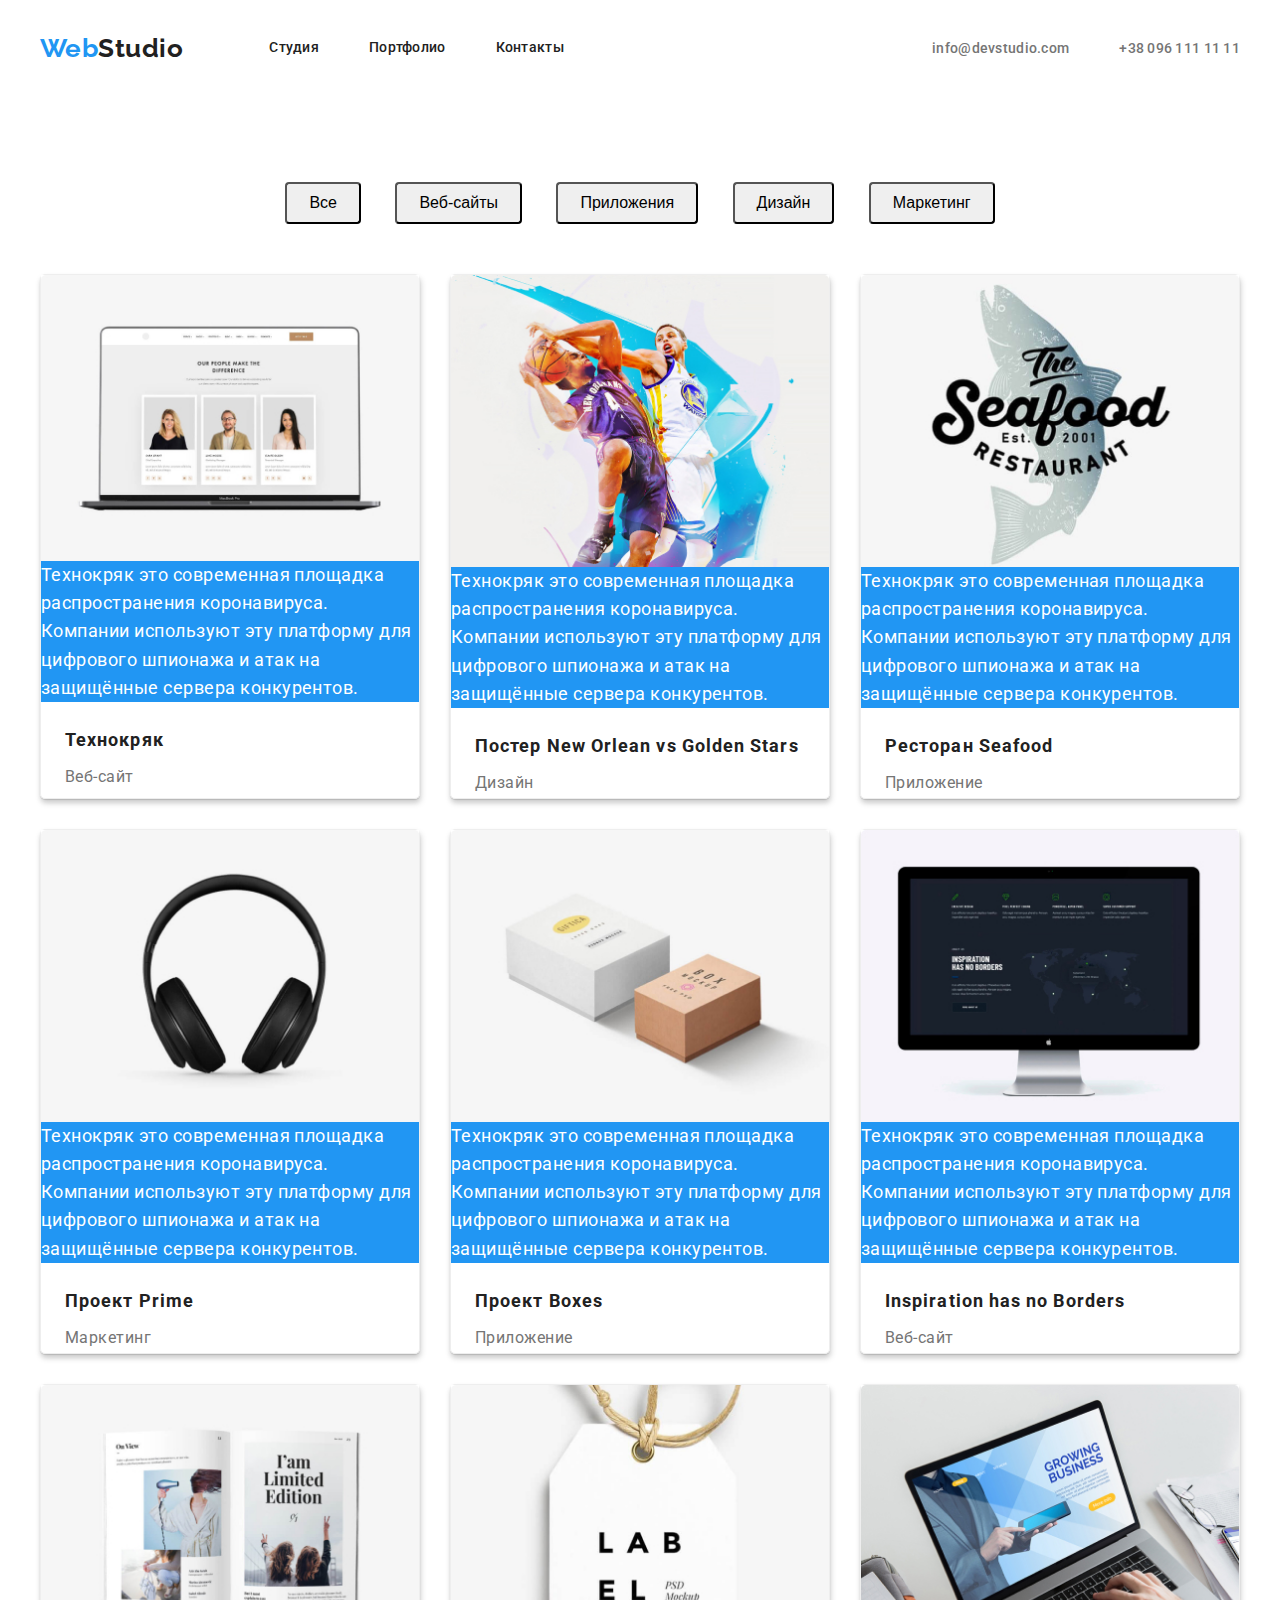
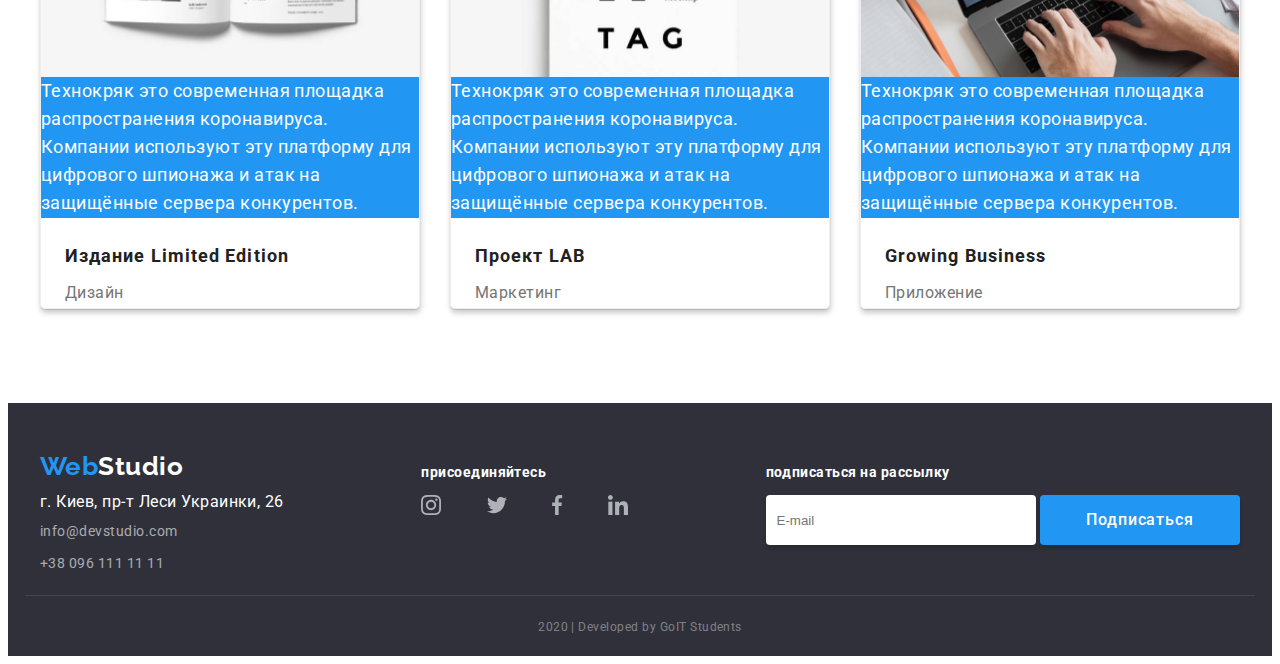
==== html/portfolio.html @ ef8cf37c "ДЗ 3" ====
<!DOCTYPE html>
<html lang="ru">

<head>
    <meta charset="UTF-8" />
    <meta name="viewport" content="width=device-width, initial-scale=1.0" />
    <title>Web Studio</title>
    <link href="https://fonts.googleapis.com/css?family=Raleway:700|Roboto:400,500,700&display=swap&subset=cyrillic" rel="stylesheet" />
    <link rel="stylesheet" href="../css/styles.css" />
</head>

<body class="body">
    <!-- Шапка сайта-->
    <header class="page-header">
        <div class="container-header">
            <a href="../index.html" class="logo"> <span class="logo-title">Web</span>Studio</a>
            <nav class="first-nav">
                <ul class="site-nav list">
                    <li class="item">
                        <a href="../index.html" class="link">Студия</a>
                    </li>
                    <li class="item">
                        <a href="./html/portfolio.html" class="link">Портфолио</a>
                    </li>
                    <li class="item">
                        <a href="#" class="link">Контакты</a>
                    </li>
                </ul>
            </nav>
            <ul class="auth-nav list">
                <li class="item">
                    <a href="mailto:info@devstudio.com" class="connection">
                        info@devstudio.com
                    </a>
                </li>
                <li class="item">
                   <a href="tel:+380961111111" class="connection">
                         +38 096 111 11 11
                    </a>
                </li>
            </ul>
        </div>
    </header>
    <main>
        <!-- Наши работы -->
        <section >
<div class="container-button">
            <h1 class="our_work" >Наши работы</h1>
            <div class="button_portfolio">
                <button type="button" class="primary">Все</button>
                <button type="button" class="primary">Веб-сайты</button>
                <button type="button" class="primary">Приложения</button>
                <button type="button" class="primary">Дизайн</button>
                <button type="button" class="primary">Маркетинг</button>
            </div>
        </section>
        <section>
        <div class="container">
            <ul class="portfolio_cards">
                <li class="portfolio_item">
                    <a href="#" class="list-link">
                    <div class="portfolio_work"> 
                        <img src="../images/Tehnokrjack.jpg" alt="Технокряк" />
                        <p class="card-text">
                            Технокряк это современная площадка распространения коронавируса. Компании используют эту платформу для цифрового шпионажа и атак на защищённые сервера конкурентов.
                        </p>
                    </div>
                     <div class="name_of_projects">
                        <h2 class="name_of_cards">Технокряк</h2>
                        <p class="item">Веб-сайт</p>
                     </div>
                    </a>
                </li>
                <li class="portfolio_item">
                    <a href=" # " class="list-link">
                        <div class="portfolio_work">
                        <img src="../images/poster.jpg " alt="Постер New Orlean vs Golden Stars " />
                        <p class="card-text">
                            Технокряк это современная площадка распространения коронавируса. Компании используют эту платформу для цифрового шпионажа и атак на защищённые сервера конкурентов.
                        </p>
                        </div>
                        <div class="name_of_projects">
                        <h2 class="name_of_cards">Постер New Orlean vs Golden Stars</h2>
                        <p class="item">Дизайн</p>
                        </div>
                    </a>
                </li>
                <li class="portfolio_item">
                    <a href="# " class="list-link">
                        <div class="portfolio_work">
                        <img src="../images/Seafood.jpg " alt="Ресторан Seafood " />
                        <p class="card-text">
                            Технокряк это современная площадка распространения коронавируса. Компании используют эту платформу для цифрового шпионажа и атак на защищённые сервера конкурентов.
                        </p>
                        </div>
                        <div class="name_of_projects">
                        <h2 class="name_of_cards">Ресторан Seafood</h2>
                        <p class="item">Приложение</p>
                        </div>
                    </a>
                </li>
                <li class="portfolio_item">
                    <a href="# " class="list-link">
                        <div class="portfolio_work">
                        <img src="../images/Prime.jpg " alt="Проект Prime " />
                        <p class="card-text">
                            Технокряк это современная площадка распространения коронавируса. Компании используют эту платформу для цифрового шпионажа и атак на защищённые сервера конкурентов.
                        </p>
                        </div>
                        <div class="name_of_projects">
                        <h2 class="name_of_cards">Проект Prime</h2>
                        <p class="item">Маркетинг</p>
                       </div>
                    </a>
                </li>
                <li class="portfolio_item">
                    <a href="# " class="list-link">
                        <img src="../images/Boxes.jpg " alt="Проект Boxes " />
                        <div class="portfolio_work">
                        <p class="card-text">
                            Технокряк это современная площадка распространения коронавируса. Компании используют эту платформу для цифрового шпионажа и атак на защищённые сервера конкурентов.
                        </p>
                        </div>
                        <div class="name_of_projects">
                        <h2 class="name_of_cards">Проект Boxes</h2>
                        <p class="item">Приложение</p>
                        </div>
                    </a>
                </li>
                <li class="portfolio_item">
                    <a href="# " class="list-link">
                        <div class="portfolio_work">
                        <img src="../images/Inspiration_has_no_Borders.jpg " alt="Inspiration has no Borders " />
                        <p class="card-text">
                            Технокряк это современная площадка распространения коронавируса. Компании используют эту платформу для цифрового шпионажа и атак на защищённые сервера конкурентов.
                        </p>
                        </div>
                        <div class="name_of_projects">
                        <h2 class="name_of_cards">Inspiration has no Borders</h2>
                        <p class="item">Веб-сайт</p>
                        </div>
                    </a>
                </li>
                <li class="portfolio_item">
                    <a href="# " class="list-link">
                        <div class="portfolio_work">
                        <img src="../images/Limited_Edition.jpg " alt="Limited Edition " />
                        <p class="card-text">
                            Технокряк это современная площадка распространения коронавируса. Компании используют эту платформу для цифрового шпионажа и атак на защищённые сервера конкурентов.
                        </p>
                        </div>
                        <div class="name_of_projects">
                        <h2 class="name_of_cards">Издание Limited Edition</h2>
                        <p class="item">Дизайн</p>
                       </div>
                    </a>
                </li>
                <li class="portfolio_item">
                    <a href="# " class="list-link">
                        <div class="portfolio_work">
                        <img src="../images/LAB.jpg " alt="LAB " />
                        <p class="card-text">
                            Технокряк это современная площадка распространения коронавируса. Компании используют эту платформу для цифрового шпионажа и атак на защищённые сервера конкурентов.
                        </p>
                        </div>
                        <div class="name_of_projects">
                        <h2 class="name_of_cards">Проект LAB</h2>
                        <p class="item">Маркетинг</p>
                        </div>
                    </a>
                </li>
                <li class="portfolio_item">
                    <a href="# " class="list-link">
                        <div class="portfolio_work">
                        <img src="../images/Growing_Business.jpg " alt="Growing Business " />
                        <p class="card-text">
                            Технокряк это современная площадка распространения коронавируса. Компании используют эту платформу для цифрового шпионажа и атак на защищённые сервера конкурентов.
                        </p>
                        </div>
                        <div class="name_of_projects">
                        <h2 class="name_of_cards">Growing Business</h2>
                        <p class="item">Приложение</p>
                        </div>
                    </a>
                </li>
            </ul>
        </div>
        </section>
    </main>
   <footer class="footer">
        <!-- Футер -->

     <div class="container-footer">
          <div class="adress-info">
            <a href="./index.html" class="logo-footer"> <span class="logo-title">Web</span>Studio</a>
            <address>
          <ul class="list-footer">
            <li class="address">г. Киев, пр-т Леси Украинки, 26</li>
            <li>
              <p class="auth_bottom">
                info@devstudio.com
              </p>
            </li>
            <li>
              <p class="auth_bottom">
                +38 096 111 11 11
              </p>
            </li>
          </ul>
        </address>
        </div>
        
        
        <div class="links-block">
            <p class="color-footer">присоединяйтесь</p>
            <ul class="list">
<li class="social-footer">
<a href="#" aria-label="Ссылка на instagrem"><img src="../images/instagram.svg" alt="instagrem"></a>
</li>
<li class="social-footer">
<a href="#" aria-label="Ссылка на twitter"><img src="../images/twitter.svg" alt="twitter"></a>
</li>
<li class="social-footer">
<a href="#" aria-label="Ссылка на facebook"><img src="../images/facebook.svg" alt="facebook"></a>
</li>
<li class="social-footer">
<a href="#"aria-label="Ссылка на linkedin"><img src="../images/linkedin.svg" alt="linkedin"></a
>
</li>
        </ul>
      </div>
      <div class="exhortation-block">
        <p class="color-footer">подписаться на рассылку</p>
        <form>
          <input class="input" type="email" placeholder="E-mail">
          <button class="button_sign">Подписаться</button>
        </form>
       </div>
      
  </div>
       <div class="info-copyright">
        <p class="copyright">2020 | Developed by GoIT Students</p>
       </div> 
      
  
    </footer>
  </body>
</html>
---- css/styles.css ----
﻿:root {
  --title-text-color: #757575;
  --accent-color: #2196f3;
  --footer-bottom-collor: rgba(255, 255, 255, 0.4);
  --list-footer-color: rgba(255, 255, 255, 0.6);
  --color-footer-strip: rgba(255, 255, 255, 0.1);
  --white-color: #ffffff;
  --page-color: #212121;
  --color-picture: #f5f4fa;
  --color-specialization: rgba(47, 48, 58, 0.8);
  --color-logo: #AFB1B8;
  --color-footer: #2F303A;
  --color-portfolio: #EEEEEE;
}

.body {
  color: var(--page-color);
  background-color: var(--white-color);
  font-family: Roboto, sans-serif;
  letter-spacing: 0.03em;
}

html {
  box-sizing: border-box;
}

*,
*::before,
*::after {
  box-sizing: inherit;
}

/* цвет основного текста #2a2a2a */

/* вторичный цвет текста #757575 */

/* цвет фона вторичный #F5F4FA */

/* белый цвет #FFFFFF */

/* вспомагательный цвет rgba(255, 255, 255, 0.6) */

/* цвет низ футера rgba(255, 255, 255, 0.4) */

/* акцент #2196F3 */

/* основной цвет футера #2F303A */

h1,
h2,
h3,
ul {
  margin-top: 0;
  margin-bottom: 0;
}
ul {
  padding-inline-start: 0;
}
img {
  display: block;
  max-width: 100%;
  height: auto;
}


.container-header {

  display: flex;
  align-items: center;
  width: 1230px;
  padding-right: 15px;
  padding-left: 15px;
  margin: auto;
}

.container {

  width: 1230px;
  padding-right: 15px;
  padding-left: 15px;
  margin-left: auto;
  margin-right: auto;
  
}
ul { list-style: none;}
.customers {
 
  width: 1230px;
  padding-right: 15px;
  padding-left: 15px;
  margin: auto;
}

.advantages-list {
  list-style: none;
}

.site-nav {
  display: flex;
  margin-left: 86px;
}
.site-nav .item:not(:last-child) {
  margin-right: 50px;
}

.auth-nav {
  display: flex;
  margin-left: auto;
}
.auth-nav .item + .item {
  margin-left: 50px;
}

/* логотип */
.logo-footer { 
  color: var(--white-color);
  text-decoration: none;
  font-family: Raleway, sans-serif;
  font-weight: bold;
  font-size: 26px;
  line-height: 1.19;
  
}


.logo {
  color: var(--primary-text-color);
  text-decoration: none;
  font-family: Raleway, sans-serif;
  font-weight: bold;
  font-size: 26px;
  line-height: 1.19;
}

.logo:focus,
.logo:hover {
  color: var(--accent-color);
}

.logo-title {
  color: var(--accent-color);
}

.logo-title:focus,
.logo-title:hover {
  color: var(--title-text-color);
}

/* наши работы в портфолио*/

.list-link {
  text-decoration: none;
  color: var(--page-color);
}
/* в портфолио */
.item {
  color: var(--title-text-color);
  font-family: Roboto;
  font-size: 16px;
  line-height: 1.88;
}

.card-text {
  color: var(--white-color);
  background-color: var(--accent-color);
  font-family: Roboto;
  font-size: 18px;
  line-height: 1.56;
}

/* .site-nav .item+.item {
    background-color: tomato;
    margin-left: 50px;
} */

/* .list-nav {
    margin-right: 50px;
    background-color: tomato;
}

.list-nav:last-child {
    margin-right: 0;
} */

/* герой */
.container-hero {
  width: 1230px;
  padding-right: 15px;
  padding-left: 15px;
  margin: auto;
  text-align: center;
}

.title-hero {
  color: var(--white-color);

  font-weight: 900;
  font-size: 44px;
  line-height: 1.36;
  /* text-align: center; */
  letter-spacing: 0.06em;
  text-transform: uppercase;
  width: 646px;
  padding-top: 200px;
  margin-right: auto;
  margin-left: auto;
}
.hero {
  width: 100%;
  height: 600px;
  background-image: url(/images/Header\ img.png);
  background-color: rgba(0, 0, 0, 0.7);
  background-blend-mode: darken;
  color: white;
}
.button-hero {
  color: var(--white-color);
  border-radius: 4px;
  background: var(--accent-color);
  box-shadow: 0px 4px 4px rgba(0, 0, 0, 0.15);
  font-family: inherit;
  font-weight: 500;
  font-size: 16px;
  line-height: 1.6;
  letter-spacing: 0.06em;
  border: 1px solid transparent;
  width: 200px;
  height: 50px;
  margin-top: 56px;
}

.button-hero:focus,
.button-hero:hover {
  color: var(--accent-color);
  background-color: var(--white-color);
  border: 1px solid var(--accent-color);
}

/* site nav */
.site-nav .link {
  display: block;
  padding-top: 32px;
  padding-bottom: 32px;
}

.site-nav .link {
  color: var(--page-color);
  text-decoration: none;
  font-weight: 500;
  font-size: 14px;
  line-height: 1.14;
  letter-spacing: 0.02em;
}

.site-nav .link:hover,
.site-nav .link:focus {
  color: var(--accent-color);
}
.connection {
  margin: 0;
}
.connection {
  color: var(--title-text-color);
  font-weight: 500;
  font-size: 14px;
  line-height: 1.14;
  letter-spacing: 0.02em;
  display: block;
  align-items: center;
  text-decoration: none;
  display: inline;
  padding-top: 32px;
  padding-bottom: 32px;
}

.connection:hover,
.connection:focus {
  color: var(--accent-color);
}

/* .auth-nav .list {
    
} */

/*  Позиционирование */
ul.advantages-list {
  margin-left: 0;
}
.advantages-list li {
  width: calc((100% - 30px * 3) / 4);
}

.specialization {
  display: flex;
  list-style: none;
  margin-top: 50px;
}

.specialization li {
  margin: auto;
}

/*  Стили заголовков */
.section_title {
  color: var(--page-color);
  font-weight: bold;
  font-size: 36px;
  line-height: 1.17;
  text-align: center;
  display: none;
}

.section-title {
  color: var(--page-color);
  font-weight: bold;
  font-size: 36px;
  line-height: 1.17;
  text-align: center;
  margin-top: 94px;
}
.our-team {
  color: var(--page-color);
  font-weight: bold;
  font-size: 36px;
  line-height: 1.17;
  text-align: center;
  padding-top: 94px;
}

/* Преимущества. Стили заголовков*/
.list {
  display: flex;
  justify-content: space-between;
  align-items: center;
  list-style: none;
}

.title {
  color: var(--page-color);
  font-family: Roboto;
  font-weight: bold;
  font-size: 14px;
  line-height: 1.14;
  text-transform: uppercase;
}
.advantages-list {
  display: flex;
  align-items: center;
}
.illustration {
  margin-top: 25px;
  margin-left: 106.34px;
}

.picture {
  border-radius: 4px;
  background: var(--color-picture);
  border: 1px solid transparent;
  width: 280px;
  height: 120px;
  align-items: center;
  text-align: center;
  margin-top: 94px;
}
.picture:hover,
.picture:focus {
  background-color: var(--accent-color);
}

.item .title {
  margin-top: 30px;
}
.description {
  color: var(--title-text-color);
  margin-top: 10px;
  width: 278px;
  height: 75px;
  font-family: Roboto;

  font-size: 14px;
  line-height: 1.71;
}
.advantages-list .item + .item {
  margin-left: 29px;
}
/* Чем мы занимаемся */

.white-color-title {
  color: var(--white-color);
  background-color: var(--color-specialization);
  font-family: Roboto;
  font-weight: bold;
  font-size: 14px;
  line-height: 1.14;
  text-transform: uppercase;
  display: block;
  padding: 27px;
  text-align: center;
  border-radius: 0px 0px 4px 4px;
}

/* Наша команда */
.section-our-team {
  background-color: var(--color-picture);
  width: auto;
  height: 702px;
  padding-right: 15px;
  padding-left: 15px;
  margin-left: auto;
  margin-right: auto;
  margin-top: 94px;
}

.employees {
  display: flex;
  flex-wrap: wrap;
  list-style: none;
  margin-top: 50px;
  margin-right: auto;
  margin-left: auto;
}

.participants {
  text-align: center;
  padding: 0;
  width: 278px;
  height: 422px;
  margin-right: 28px;
  box-shadow: 0px 2px 1px rgba(0, 0, 0, 0.2), 0px 1px 1px rgba(0, 0, 0, 0.14), 0px 1px 3px rgba(0, 0, 0, 0.12);
border-radius: 4px;

}
.participants:last-child {
  margin-right: 0;
}

.social {
  margin-right: auto;
  margin-left: auto;
  margin-top: 28px;
  margin-bottom: 36px ;
}

/* постоянные клиенты */
.customers-logo {  
  border-radius: 4px;
  border: 1px solid var(--color-logo);
  align-items: center;
  text-align: center;
  height: 90px;
  border-radius: 4px;

  max-width: 100%;
  margin-top: 50px;
  margin-right: 30px;}

.picture-logo {
  display: flex;
  justify-content: center;
  align-items: center;
  display: block;
  border-radius: 4px;
  align-items: center;
  text-align: center;}

.customers-list {
  display: flex;
  list-style: none;
  margin-bottom:  50px;
}
.customers-list li {
  width: calc((100% - 30px) / 5);
}
.customers-list li:hover,
.customers-list li:focus {
  border:2px solid var(--accent-color);
}
.customers-list li:last-child {margin-right: 0;}
.section-with-title {
  color: var(--page-color);
  font-family: Roboto;
  font-weight: 500;
  font-size: 16px;
  line-height: 1.19;
  margin-top: 30px;
}
.section-with-title p {
  margin-top: 0;
}

.list-item {
  color: var(--title-text-color);
  font-family: Roboto;
  font-size: 16px;
  line-height: 1.9;
  display: inline-block;
  padding: 0;
  margin-top: 10px;
}

/* Стиль текста  - Наши работы в портфолио */

.name_of_cards {
  color: var(--page-color);
  font-family: Roboto;
  font-weight: bold;
  font-size: 18px;
  line-height: 2;
  letter-spacing: 0.06em;
}

/* футер */

.color-footer { 
color: var(--white-color);
font-family: Roboto;
font-weight: bold;
font-size: 14px;
line-height: 1.14;
}
.links-block {
width: 207px;
height: 81px;
}


.input {
width: 270px;
height: 50px;
padding-left: 10px;
border: 1px solid rgba(255, 255, 255, 0.3);
box-sizing: border-box;
box-shadow: 0px 4px 4px rgba(0, 0, 0, 0.15);
border-radius: 4px;}

.button_sign {
  color: var(--white-color);
  border-radius: 4px;
  background: var(--accent-color);
  box-shadow: 0px 4px 4px rgba(0, 0, 0, 0.15);
  font-family: inherit;
  font-weight: 500;
  font-size: 16px;
  line-height: 1.6;
  letter-spacing: 0.06em;
  border: 1px solid transparent;
  width: 200px;
  height: 50px;
}

 

.social-footer {
  
  margin-right: 0 ;}

.container-footer {
   
  border-bottom: 1px solid var(--color-footer-strip); ;
  display: flex;
  justify-content: space-between;
  padding-top: 48px;
  width: 1230px;
  height: 193px;
  padding-right: 15px;
  padding-left: 15px;
  margin-left: auto;
  margin-right: auto;
}
.info-copyright {
text-align: center;
padding-top: 19px;
padding-bottom: 21px;}

.footer {
  background-color: var(--color-footer);
  height: 253px;
}

.list-footer {
  list-style: none;
  font-style: normal;
  color: var(--list-footer-color);
}

.address {
  padding-top: 10px;
  list-style: none;
  font-style: normal;
  color: var(--white-color);
}

.copyright {
  font-family: Roboto;
  font-size: 12px;
  line-height: 2;
  color: var(--footer-bottom-collor);
  display: inline-block;
  padding: 0;
  margin: 0;
}

.auth_bottom {
  font-family: Roboto;
  font-size: 14px;
  line-height: 1.71;
  color: rgba(255, 255, 255, 0.6);
  display: inline-block;
  padding: 0;
  margin: 0;
  padding-top: 9px;
}

.auth_bottom:hover,
.auth_bottom:focus {
  color: var(--accent-color);
}

.white-color {

  display: inline-block;
  padding: 0;
  margin: 0;
}
/* Наши работы */
.our_work {
  color: var(--page-color);
  font-weight: bold;
  font-size: 36px;
  line-height: 1.17;
  text-align: center;
  display: none;
}

.button_portfolio .primary:last-child {margin-right: 0;}

.button_portfolio .primary {
  text-align: center;
  padding: 6px 22px;
  font-weight: 500;
  font-size: 16px;
  line-height: 1.62;
  border-radius: 4px;
  margin-top: 94px;
  margin-right: 30px;
}

.button_portfolio .primary:hover,
.button_portfolio .primary:focus {
  background-color: var(--accent-color);
  color: var(--white-color);
  font-family: inherit;
}

.portfolio_item {
  width: calc((100% - 60px) / 3);
  margin-right: 30px;
  margin-bottom: 30px;
  border: 1px solid var(--color-portfolio);
  box-sizing: border-box;
  box-shadow: 1px 4px 6px rgba(0, 0, 0, 0.16), 0px 4px 4px rgba(0, 0, 0, 0.06), 0px 1px 1px rgba(0, 0, 0, 0.12);
  border-radius: 5px;
}
.portfolio_item:nth-last-child(-n+3) {margin-bottom: 0;}
.portfolio_item:nth-child(3n) {margin-right: 0;}
.portfolio_cards {
display: flex;
flex-wrap: wrap;
margin-top: 50px;
margin-bottom: 94px;
 }

.portfolio_cards .li {
  width: calc((100% - 30px * 2)/3);
}
.name_of_projects {
  margin-left:24px ;
}
.name_of_cards {
 padding-top: 20px;
padding-bottom: 4px;
}
.name_of_projects > p {margin: 0;}
.portfolio_work > p {margin: 0;}
/* Кнопки */

.container-button {
  text-align: center;
  width: 1230px;
  padding-left: 15px;
  padding-right: 15px;
  align-items: center;
  margin: auto;
}

.button {
  color: var(--white-color);
  font-family: inherit;
  font-weight: 500;
  font-size: 16px;
  line-height: 1.6;
  min-width: 73px;
}

.button .primary {
  text-align: center;
  padding: 6px 22px;
  font-weight: 500;
  font-size: 16px;
  line-height: 1.62;
  border-radius: 4px;
}

.button .primary:hover,
.button .primary:focus {
  background-color: var(--accent-color);
  color: var(--white-color);
  font-family: inherit;
}

.button .secondary {
  color: var(--accent-color);
  background-color: var(--white-color);
  font-family: inherit;
  background-color: var(--white-color);
  font-family: inherit;
}
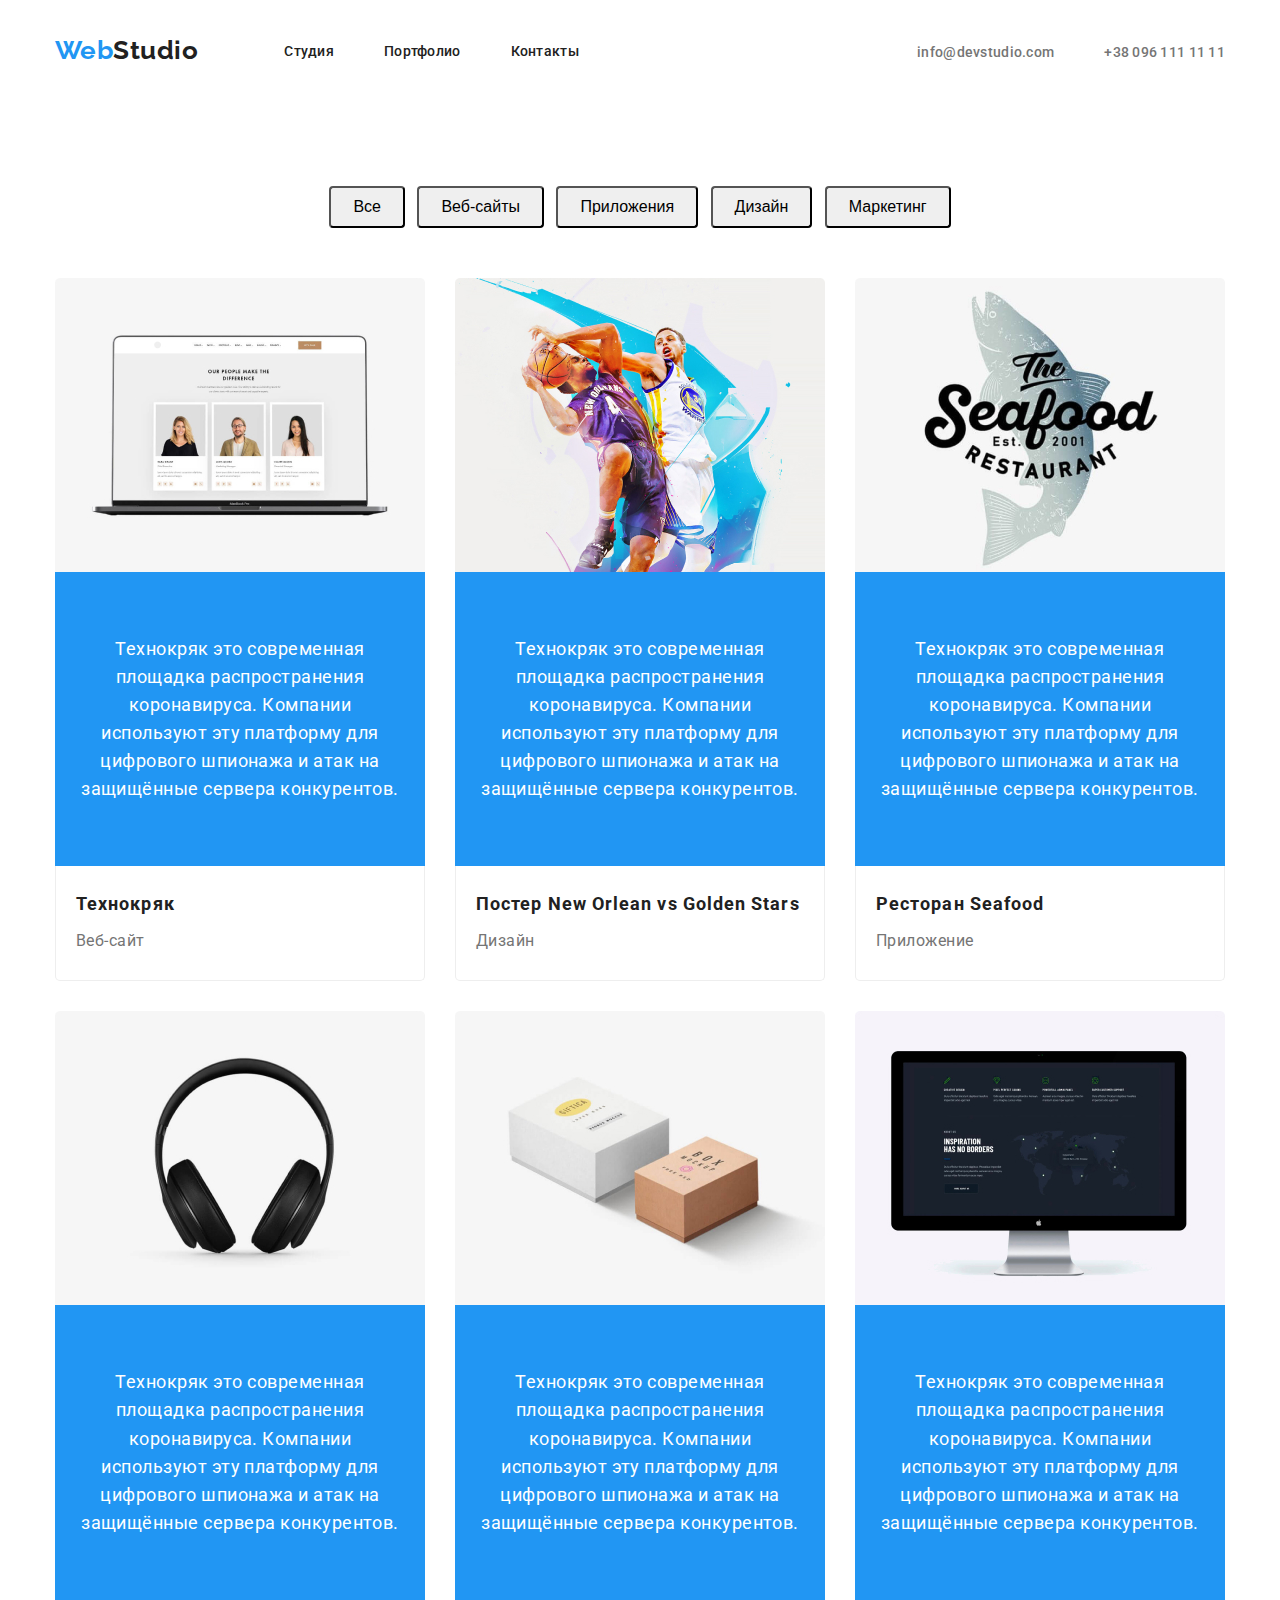
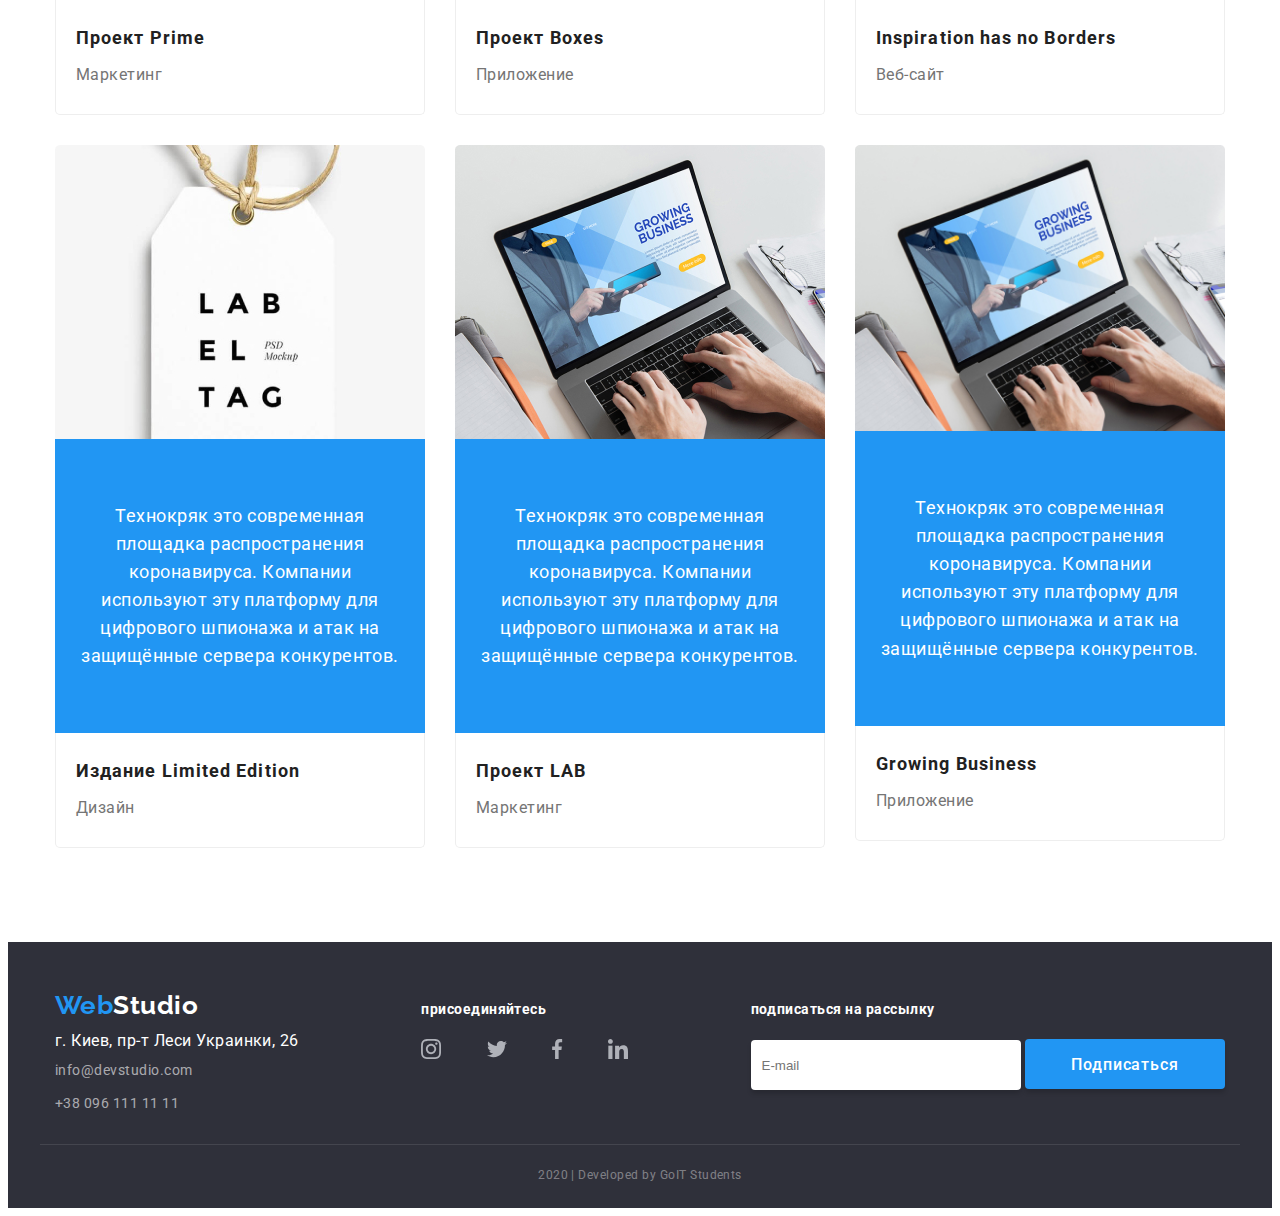
==== commit 604aaedd: "Работа над ошибками" ====
--- a/html/portfolio.html
+++ b/html/portfolio.html
@@ -15,12 +15,12 @@
         <div class="container-header">
             <a href="../index.html" class="logo"> <span class="logo-title">Web</span>Studio</a>
             <nav class="first-nav">
-                <ul class="site-nav list">
+                <ul class="site-nav">
                     <li class="item">
-                        <a href="../index.html" class="link">Студия</a>
+                        <a href="#" class="link">Студия</a>
                     </li>
                     <li class="item">
-                        <a href="./html/portfolio.html" class="link">Портфолио</a>
+                        <a href="./portfolio.html" class="link">Портфолио</a>
                     </li>
                     <li class="item">
                         <a href="#" class="link">Контакты</a>
@@ -34,7 +34,7 @@
                     </a>
                 </li>
                 <li class="item">
-                   <a href="tel:+380961111111" class="connection">
+                    <a href="tel:+380961111111" class="connection">
                          +38 096 111 11 11
                     </a>
                 </li>
@@ -43,206 +43,206 @@
     </header>
     <main>
         <!-- Наши работы -->
-        <section >
-<div class="container-button">
-            <h1 class="our_work" >Наши работы</h1>
-            <div class="button_portfolio">
-                <button type="button" class="primary">Все</button>
-                <button type="button" class="primary">Веб-сайты</button>
-                <button type="button" class="primary">Приложения</button>
-                <button type="button" class="primary">Дизайн</button>
-                <button type="button" class="primary">Маркетинг</button>
-            </div>
+        <section class="work_examples">
+            <div class="container-button">
+                <h1 class="visually-hidden">Наши работы</h1>
+                <div class="button_portfolio">
+                    <button type="button" class="primary">Все</button>
+                    <button type="button" class="primary">Веб-сайты</button>
+                    <button type="button" class="primary">Приложения</button>
+                    <button type="button" class="primary">Дизайн</button>
+                    <button type="button" class="primary">Маркетинг</button>
+                </div>
         </section>
-        <section>
-        <div class="container">
-            <ul class="portfolio_cards">
-                <li class="portfolio_item">
-                    <a href="#" class="list-link">
-                    <div class="portfolio_work"> 
-                        <img src="../images/Tehnokrjack.jpg" alt="Технокряк" />
-                        <p class="card-text">
-                            Технокряк это современная площадка распространения коронавируса. Компании используют эту платформу для цифрового шпионажа и атак на защищённые сервера конкурентов.
-                        </p>
-                    </div>
-                     <div class="name_of_projects">
-                        <h2 class="name_of_cards">Технокряк</h2>
-                        <p class="item">Веб-сайт</p>
-                     </div>
-                    </a>
-                </li>
-                <li class="portfolio_item">
-                    <a href=" # " class="list-link">
-                        <div class="portfolio_work">
-                        <img src="../images/poster.jpg " alt="Постер New Orlean vs Golden Stars " />
-                        <p class="card-text">
-                            Технокряк это современная площадка распространения коронавируса. Компании используют эту платформу для цифрового шпионажа и атак на защищённые сервера конкурентов.
-                        </p>
-                        </div>
-                        <div class="name_of_projects">
-                        <h2 class="name_of_cards">Постер New Orlean vs Golden Stars</h2>
-                        <p class="item">Дизайн</p>
-                        </div>
-                    </a>
-                </li>
-                <li class="portfolio_item">
-                    <a href="# " class="list-link">
-                        <div class="portfolio_work">
-                        <img src="../images/Seafood.jpg " alt="Ресторан Seafood " />
-                        <p class="card-text">
-                            Технокряк это современная площадка распространения коронавируса. Компании используют эту платформу для цифрового шпионажа и атак на защищённые сервера конкурентов.
-                        </p>
-                        </div>
-                        <div class="name_of_projects">
-                        <h2 class="name_of_cards">Ресторан Seafood</h2>
-                        <p class="item">Приложение</p>
-                        </div>
-                    </a>
-                </li>
-                <li class="portfolio_item">
-                    <a href="# " class="list-link">
-                        <div class="portfolio_work">
-                        <img src="../images/Prime.jpg " alt="Проект Prime " />
-                        <p class="card-text">
-                            Технокряк это современная площадка распространения коронавируса. Компании используют эту платформу для цифрового шпионажа и атак на защищённые сервера конкурентов.
-                        </p>
-                        </div>
-                        <div class="name_of_projects">
-                        <h2 class="name_of_cards">Проект Prime</h2>
-                        <p class="item">Маркетинг</p>
-                       </div>
-                    </a>
-                </li>
-                <li class="portfolio_item">
-                    <a href="# " class="list-link">
-                        <img src="../images/Boxes.jpg " alt="Проект Boxes " />
-                        <div class="portfolio_work">
-                        <p class="card-text">
-                            Технокряк это современная площадка распространения коронавируса. Компании используют эту платформу для цифрового шпионажа и атак на защищённые сервера конкурентов.
-                        </p>
-                        </div>
-                        <div class="name_of_projects">
-                        <h2 class="name_of_cards">Проект Boxes</h2>
-                        <p class="item">Приложение</p>
-                        </div>
-                    </a>
-                </li>
-                <li class="portfolio_item">
-                    <a href="# " class="list-link">
-                        <div class="portfolio_work">
-                        <img src="../images/Inspiration_has_no_Borders.jpg " alt="Inspiration has no Borders " />
-                        <p class="card-text">
-                            Технокряк это современная площадка распространения коронавируса. Компании используют эту платформу для цифрового шпионажа и атак на защищённые сервера конкурентов.
-                        </p>
-                        </div>
-                        <div class="name_of_projects">
-                        <h2 class="name_of_cards">Inspiration has no Borders</h2>
-                        <p class="item">Веб-сайт</p>
-                        </div>
-                    </a>
-                </li>
-                <li class="portfolio_item">
-                    <a href="# " class="list-link">
-                        <div class="portfolio_work">
-                        <img src="../images/Limited_Edition.jpg " alt="Limited Edition " />
-                        <p class="card-text">
-                            Технокряк это современная площадка распространения коронавируса. Компании используют эту платформу для цифрового шпионажа и атак на защищённые сервера конкурентов.
-                        </p>
-                        </div>
-                        <div class="name_of_projects">
-                        <h2 class="name_of_cards">Издание Limited Edition</h2>
-                        <p class="item">Дизайн</p>
-                       </div>
-                    </a>
-                </li>
-                <li class="portfolio_item">
-                    <a href="# " class="list-link">
-                        <div class="portfolio_work">
-                        <img src="../images/LAB.jpg " alt="LAB " />
-                        <p class="card-text">
-                            Технокряк это современная площадка распространения коронавируса. Компании используют эту платформу для цифрового шпионажа и атак на защищённые сервера конкурентов.
-                        </p>
-                        </div>
-                        <div class="name_of_projects">
-                        <h2 class="name_of_cards">Проект LAB</h2>
-                        <p class="item">Маркетинг</p>
-                        </div>
-                    </a>
-                </li>
-                <li class="portfolio_item">
-                    <a href="# " class="list-link">
-                        <div class="portfolio_work">
-                        <img src="../images/Growing_Business.jpg " alt="Growing Business " />
-                        <p class="card-text">
-                            Технокряк это современная площадка распространения коронавируса. Компании используют эту платформу для цифрового шпионажа и атак на защищённые сервера конкурентов.
-                        </p>
-                        </div>
-                        <div class="name_of_projects">
-                        <h2 class="name_of_cards">Growing Business</h2>
-                        <p class="item">Приложение</p>
-                        </div>
-                    </a>
-                </li>
-            </ul>
-        </div>
-        </section>
+        <section class="our_work">
+            <div class="list_of_works">
+                <ul class="portfolio_cards">
+                    <li class="portfolio_item">
+                        <a href="#" class="list-link">
+                            <div class="portfolio_work">
+                                <img src="../images/Tehnokrjack.jpg" alt="Технокряк" width: 370px; height: 294px;/>
+                                <p class="card-text">
+                                    Технокряк это современная площадка распространения коронавируса. Компании используют эту платформу для цифрового шпионажа и атак на защищённые сервера конкурентов.
+                                </p>
+                            </div>
+                            <div class="name_of_projects">
+                                <h2 class="name_of_cards">Технокряк</h2>
+                                <p class="item">Веб-сайт</p>
+                            </div>
+                        </a>
+                    </li>
+                    <li class="portfolio_item">
+                        <a href=" # " class="list-link">
+                            <div class="portfolio_work">
+                                <img src="../images/poster.jpg " alt="Постер New Orlean vs Golden Stars " width: 370px; height: 294px; />
+                                <p class="card-text">
+                                    Технокряк это современная площадка распространения коронавируса. Компании используют эту платформу для цифрового шпионажа и атак на защищённые сервера конкурентов.
+                                </p>
+                            </div>
+                            <div class="name_of_projects">
+                                <h2 class="name_of_cards">Постер New Orlean vs Golden Stars</h2>
+                                <p class="item">Дизайн</p>
+                            </div>
+                        </a>
+                    </li>
+                    <li class="portfolio_item">
+                        <a href="# " class="list-link">
+                            <div class="portfolio_work">
+                                <img src="../images/Seafood.jpg " alt="Ресторан Seafood " width: 370px; height: 294px;/>
+                                <p class="card-text">
+                                    Технокряк это современная площадка распространения коронавируса. Компании используют эту платформу для цифрового шпионажа и атак на защищённые сервера конкурентов.
+                                </p>
+                            </div>
+                            <div class="name_of_projects">
+                                <h2 class="name_of_cards">Ресторан Seafood</h2>
+                                <p class="item">Приложение</p>
+                            </div>
+                        </a>
+                    </li>
+                    <li class="portfolio_item">
+                        <a href="# " class="list-link">
+                            <div class="portfolio_work">
+                                <img src="../images/Prime.jpg " alt="Проект Prime " width: 370px; height: 294px;/>
+                                <p class="card-text">
+                                    Технокряк это современная площадка распространения коронавируса. Компании используют эту платформу для цифрового шпионажа и атак на защищённые сервера конкурентов.
+                                </p>
+                            </div>
+                            <div class="name_of_projects">
+                                <h2 class="name_of_cards">Проект Prime</h2>
+                                <p class="item">Маркетинг</p>
+                            </div>
+                        </a>
+                    </li>
+                    <li class="portfolio_item">
+                        <a href="# " class="list-link">
+                            <img src="../images/Boxes.jpg " alt="Проект Boxes " width: 370px; height: 294px;/>
+                            <div class="portfolio_work">
+                                <p class="card-text">
+                                    Технокряк это современная площадка распространения коронавируса. Компании используют эту платформу для цифрового шпионажа и атак на защищённые сервера конкурентов.
+                                </p>
+                            </div>
+                            <div class="name_of_projects">
+                                <h2 class="name_of_cards">Проект Boxes</h2>
+                                <p class="item">Приложение</p>
+                            </div>
+                        </a>
+                    </li>
+                    <li class="portfolio_item">
+                        <a href="# " class="list-link">
+                            <div class="portfolio_work">
+                                <img src="../images/Inspiration_has_no_Borders.jpg" alt="Inspiration has no Border " width: 370px; height: 294px;/>
+                                <p class="card-text">
+                                    Технокряк это современная площадка распространения коронавируса. Компании используют эту платформу для цифрового шпионажа и атак на защищённые сервера конкурентов.
+                                </p>
+                            </div>
+                            <div class="name_of_projects">
+                                <h2 class="name_of_cards">Inspiration has no Borders</h2>
+                                <p class="item">Веб-сайт</p>
+                            </div>
+                        </a>
+                    </li>
+                    <li class="portfolio_item">
+                        <a href="# " class="list-link">
+                            <div class="portfolio_work">
+                                <img src="../images/Limited_Edition.jpg" alt="Limited Edition " width: 370px; height: 294px;/>
+                                <p class="card-text">
+                                    Технокряк это современная площадка распространения коронавируса. Компании используют эту платформу для цифрового шпионажа и атак на защищённые сервера конкурентов.
+                                </p>
+                            </div>
+                            <div class="name_of_projects">
+                                <h2 class="name_of_cards">Издание Limited Edition</h2>
+                                <p class="item">Дизайн</p>
+                            </div>
+                        </a>
+                    </li>
+                    <li class="portfolio_item">
+                        <a href="# " class="list-link">
+                            <div class="portfolio_work">
+                                <img src="../images/LAB.jpg" alt="LAB " width: 370px; height: 294px;/>
+                                <p class="card-text">
+                                    Технокряк это современная площадка распространения коронавируса. Компании используют эту платформу для цифрового шпионажа и атак на защищённые сервера конкурентов.
+                                </p>
+                            </div>
+                            <div class="name_of_projects">
+                                <h2 class="name_of_cards">Проект LAB</h2>
+                                <p class="item">Маркетинг</p>
+                            </div>
+                        </a>
+                    </li>
+                    <li class="portfolio_item">
+                        <a href="# " class="list-link">
+                            <div class="portfolio_work">
+                                <img src="../images/Growing_Business.jpg" alt="Growing Business " width: 370px; height: 294px;/>
+                                <p class="card-text">
+                                    Технокряк это современная площадка распространения коронавируса. Компании используют эту платформу для цифрового шпионажа и атак на защищённые сервера конкурентов.
+                                </p>
+                            </div>
+                            <div class="name_of_projects">
+                                <h2 class="name_of_cards">Growing Business</h2>
+                                <p class="item">Приложение</p>
+                            </div>
+                        </a>
+                    </li>
+
+            </div>
+            </se ction>
     </main>
-   <footer class="footer">
+    <footer class="footer">
         <!-- Футер -->
 
-     <div class="container-footer">
-          <div class="adress-info">
-            <a href="./index.html" class="logo-footer"> <span class="logo-title">Web</span>Studio</a>
-            <address>
-          <ul class="list-footer">
-            <li class="address">г. Киев, пр-т Леси Украинки, 26</li>
+
+        <div class="container-footer ">
+            <div class="adress-info ">
+                <a href="../index.html" class="logo-footer "> <span class="logo-title ">Web</span>Studio</a>
+                <address>
+          <ul class="list-footer ">
+            <li class="address ">г. Киев, пр-т Леси Украинки, 26</li>
             <li>
-              <p class="auth_bottom">
+              <p class="auth_bottom ">
                 info@devstudio.com
               </p>
             </li>
             <li>
-              <p class="auth_bottom">
+              <p class="auth_bottom ">
                 +38 096 111 11 11
               </p>
             </li>
           </ul>
         </address>
+            </div>
+
+
+            <div class="links-block ">
+                <p class="color-footer ">присоединяйтесь</p>
+                <ul class="list ">
+                    <li class="social-footer ">
+                        <a href="# " aria-label="Ссылка на instagrem "><img src="../images/instagram.svg " alt="instagrem "></a>
+                    </li>
+                    <li class="social-footer ">
+                        <a href="# " aria-label="Ссылка на twitter "><img src="../images/twitter.svg " alt="twitter "></a>
+                    </li>
+                    <li class="social-footer ">
+                        <a href="# " aria-label="Ссылка на facebook "><img src="../images/facebook.svg " alt="facebook "></a>
+                    </li>
+                    <li class="social-footer ">
+                        <a href="# " aria-label="Ссылка на linkedin "><img src="../images/linkedin.svg " alt="linkedin "></a>
+                    </li>
+                </ul>
+            </div>
+            <div class="exhortation-block ">
+                <p class="color-footer ">подписаться на рассылку</p>
+                <form>
+                    <input class="input " type="email " placeholder="E-mail ">
+                    <button class="button_sign ">Подписаться</button>
+                </form>
+            </div>
+
         </div>
-        
-        
-        <div class="links-block">
-            <p class="color-footer">присоединяйтесь</p>
-            <ul class="list">
-<li class="social-footer">
-<a href="#" aria-label="Ссылка на instagrem"><img src="../images/instagram.svg" alt="instagrem"></a>
-</li>
-<li class="social-footer">
-<a href="#" aria-label="Ссылка на twitter"><img src="../images/twitter.svg" alt="twitter"></a>
-</li>
-<li class="social-footer">
-<a href="#" aria-label="Ссылка на facebook"><img src="../images/facebook.svg" alt="facebook"></a>
-</li>
-<li class="social-footer">
-<a href="#"aria-label="Ссылка на linkedin"><img src="../images/linkedin.svg" alt="linkedin"></a
->
-</li>
-        </ul>
-      </div>
-      <div class="exhortation-block">
-        <p class="color-footer">подписаться на рассылку</p>
-        <form>
-          <input class="input" type="email" placeholder="E-mail">
-          <button class="button_sign">Подписаться</button>
-        </form>
-       </div>
-      
-  </div>
-       <div class="info-copyright">
-        <p class="copyright">2020 | Developed by GoIT Students</p>
-       </div> 
-      
-  
+        <div class="info-copyright ">
+            <p class="copyright ">2020 | Developed by GoIT Students</p>
+        </div>
+
     </footer>
-  </body>
+</body>
+
 </html>--- a/css/styles.css
+++ b/css/styles.css
@@ -1,48 +1,57 @@
 ﻿:root {
-  --title-text-color: #757575;
-  --accent-color: #2196f3;
-  --footer-bottom-collor: rgba(255, 255, 255, 0.4);
-  --list-footer-color: rgba(255, 255, 255, 0.6);
-  --color-footer-strip: rgba(255, 255, 255, 0.1);
-  --white-color: #ffffff;
-  --page-color: #212121;
-  --color-picture: #f5f4fa;
-  --color-specialization: rgba(47, 48, 58, 0.8);
-  --color-logo: #AFB1B8;
-  --color-footer: #2F303A;
-  --color-portfolio: #EEEEEE;
+    --title-text-color: #757575;
+    --accent-color: #2196f3;
+    --footer-bottom-collor: rgba(255, 255, 255, 0.4);
+    --list-footer-color: rgba(255, 255, 255, 0.6);
+    --color-footer-strip: rgba(255, 255, 255, 0.1);
+    --white-color: #ffffff;
+    --page-color: #212121;
+    --color-picture: #f5f4fa;
+    --color-specialization: rgba(47, 48, 58, 0.8);
+    --color-logo: #afb1b8;
+    --color-footer: #2f303a;
+    --strip-color: #ececec;
+    --color-border: #eeeeee;
 }
 
 .body {
-  color: var(--page-color);
-  background-color: var(--white-color);
-  font-family: Roboto, sans-serif;
-  letter-spacing: 0.03em;
+    color: var(--page-color);
+    background-color: var(--white-color);
+    font-family: Roboto, sans-serif;
+    letter-spacing: 0.03em;
 }
 
 html {
-  box-sizing: border-box;
+    box-sizing: border-box;
 }
 
 *,
 *::before,
 *::after {
-  box-sizing: inherit;
-}
+    box-sizing: inherit;
+}
+
 
 /* цвет основного текста #2a2a2a */
 
+
 /* вторичный цвет текста #757575 */
 
+
 /* цвет фона вторичный #F5F4FA */
 
+
 /* белый цвет #FFFFFF */
 
+
 /* вспомагательный цвет rgba(255, 255, 255, 0.6) */
 
+
 /* цвет низ футера rgba(255, 255, 255, 0.4) */
 
+
 /* акцент #2196F3 */
+
 
 /* основной цвет футера #2F303A */
 
@@ -50,129 +59,162 @@
 h2,
 h3,
 ul {
-  margin-top: 0;
-  margin-bottom: 0;
-}
+    margin-top: 0;
+    margin-bottom: 0;
+}
+
 ul {
-  padding-inline-start: 0;
-}
+    padding-inline-start: 0;
+}
+
 img {
-  display: block;
-  max-width: 100%;
-  height: auto;
-}
-
+    display: block;
+    max-width: 100%;
+    height: auto;
+}
 
 .container-header {
-
-  display: flex;
-  align-items: center;
-  width: 1230px;
-  padding-right: 15px;
-  padding-left: 15px;
-  margin: auto;
+    display: flex;
+    align-items: center;
+    width: 1200px;
+    padding-right: 15px;
+    padding-left: 15px;
+    margin: auto;
+}
+
+.section_focus {
+    padding-top: 94px;
+    padding-bottom: 94px;
+}
+
+.container_focus {
+    width: 1200px;
+    padding-right: 15px;
+    padding-left: 15px;
+    margin-left: auto;
+    margin-right: auto;
 }
 
 .container {
-
-  width: 1230px;
-  padding-right: 15px;
-  padding-left: 15px;
-  margin-left: auto;
-  margin-right: auto;
-  
-}
-ul { list-style: none;}
+    width: 1200px;
+    padding-right: 15px;
+    padding-left: 15px;
+    margin-left: auto;
+    margin-right: auto;
+}
+
+ul {
+    list-style: none;
+}
+
+
+/* Постоянные клиенты */
+
+.regular_customers {
+    padding-top: 94px;
+    padding-bottom: 94px;
+}
+
 .customers {
- 
-  width: 1230px;
-  padding-right: 15px;
-  padding-left: 15px;
-  margin: auto;
+    width: 1200px;
+    padding-right: 15px;
+    padding-left: 15px;
+    margin: auto;
 }
 
 .advantages-list {
-  list-style: none;
+    list-style: none;
 }
 
 .site-nav {
-  display: flex;
-  margin-left: 86px;
-}
+    display: flex;
+    margin-left: 86px;
+}
+
 .site-nav .item:not(:last-child) {
-  margin-right: 50px;
+    margin-right: 50px;
 }
 
 .auth-nav {
-  display: flex;
-  margin-left: auto;
-}
-.auth-nav .item + .item {
-  margin-left: 50px;
-}
+    display: flex;
+    margin-left: auto;
+}
+
+.auth-nav .item+.item {
+    margin-left: 50px;
+}
+
 
 /* логотип */
-.logo-footer { 
-  color: var(--white-color);
-  text-decoration: none;
-  font-family: Raleway, sans-serif;
-  font-weight: bold;
-  font-size: 26px;
-  line-height: 1.19;
-  
-}
-
+
+.logo-footer {
+    color: var(--white-color);
+    text-decoration: none;
+    font-family: Raleway, sans-serif;
+    font-weight: bold;
+    font-size: 26px;
+    line-height: 1.19;
+}
 
 .logo {
-  color: var(--primary-text-color);
-  text-decoration: none;
-  font-family: Raleway, sans-serif;
-  font-weight: bold;
-  font-size: 26px;
-  line-height: 1.19;
+    color: var(--primary-text-color);
+    text-decoration: none;
+    font-family: Raleway, sans-serif;
+    font-weight: bold;
+    font-size: 26px;
+    line-height: 1.19;
 }
 
 .logo:focus,
 .logo:hover {
-  color: var(--accent-color);
+    color: var(--accent-color);
 }
 
 .logo-title {
-  color: var(--accent-color);
+    color: var(--accent-color);
 }
 
 .logo-title:focus,
 .logo-title:hover {
-  color: var(--title-text-color);
-}
+    color: var(--title-text-color);
+}
+
 
 /* наши работы в портфолио*/
 
 .list-link {
-  text-decoration: none;
-  color: var(--page-color);
-}
+    text-decoration: none;
+    color: var(--page-color);
+}
+
+
 /* в портфолио */
+
 .item {
-  color: var(--title-text-color);
-  font-family: Roboto;
-  font-size: 16px;
-  line-height: 1.88;
+    margin: 0;
+    padding-top: 4px;
+    color: var(--title-text-color);
+    font-family: Roboto;
+    font-size: 16px;
+    line-height: 1.88;
 }
 
 .card-text {
-  color: var(--white-color);
-  background-color: var(--accent-color);
-  font-family: Roboto;
-  font-size: 18px;
-  line-height: 1.56;
-}
+    color: var(--white-color);
+    background-color: var(--accent-color);
+    font-family: Roboto;
+    font-size: 18px;
+    line-height: 1.56;
+    padding: 63px 24px;
+}
+
 
 /* .site-nav .item+.item {
     background-color: tomato;
     margin-left: 50px;
 } */
 
+
 /* .list-nav {
     margin-right: 50px;
     background-color: tomato;
@@ -182,546 +224,589 @@
     margin-right: 0;
 } */
 
+
 /* герой */
+
 .container-hero {
-  width: 1230px;
-  padding-right: 15px;
-  padding-left: 15px;
-  margin: auto;
-  text-align: center;
+    width: 1200px;
+    padding-right: 15px;
+    padding-left: 15px;
+    margin: auto;
+    text-align: center;
 }
 
 .title-hero {
-  color: var(--white-color);
-
-  font-weight: 900;
-  font-size: 44px;
-  line-height: 1.36;
-  /* text-align: center; */
-  letter-spacing: 0.06em;
-  text-transform: uppercase;
-  width: 646px;
-  padding-top: 200px;
-  margin-right: auto;
-  margin-left: auto;
-}
+    color: var(--white-color);
+    font-weight: 900;
+    font-size: 44px;
+    line-height: 1.36;
+    letter-spacing: 0.06em;
+    text-transform: uppercase;
+    width: 646px;
+    margin-right: auto;
+    margin-left: auto;
+    margin-bottom: 46px;
+}
+
 .hero {
-  width: 100%;
-  height: 600px;
-  background-image: url(/images/Header\ img.png);
-  background-color: rgba(0, 0, 0, 0.7);
-  background-blend-mode: darken;
-  color: white;
-}
+    width: 100%;
+    height: 600px;
+    padding-top: 200px;
+    padding-bottom: 200px;
+    background-image: url(/images/Header\img.png);
+    background-color: rgba(0, 0, 0, 0.7);
+    background-blend-mode: darken;
+    color: white;
+}
+
 .button-hero {
-  color: var(--white-color);
-  border-radius: 4px;
-  background: var(--accent-color);
-  box-shadow: 0px 4px 4px rgba(0, 0, 0, 0.15);
-  font-family: inherit;
-  font-weight: 500;
-  font-size: 16px;
-  line-height: 1.6;
-  letter-spacing: 0.06em;
-  border: 1px solid transparent;
-  width: 200px;
-  height: 50px;
-  margin-top: 56px;
+    color: var(--white-color);
+    border-radius: 4px;
+    background: var(--accent-color);
+    box-shadow: 0px 4px 4px rgba(0, 0, 0, 0.15);
+    font-family: inherit;
+    font-weight: 500;
+    font-size: 16px;
+    line-height: 1.6;
+    letter-spacing: 0.06em;
+    border: 1px solid transparent;
+    width: 200px;
+    height: 50px;
 }
 
 .button-hero:focus,
 .button-hero:hover {
-  color: var(--accent-color);
-  background-color: var(--white-color);
-  border: 1px solid var(--accent-color);
-}
+    color: var(--accent-color);
+    background-color: var(--white-color);
+    border: 1px solid var(--accent-color);
+}
+
 
 /* site nav */
+
 .site-nav .link {
-  display: block;
-  padding-top: 32px;
-  padding-bottom: 32px;
+    display: block;
+    padding-top: 32px;
+    padding-bottom: 32px;
 }
 
 .site-nav .link {
-  color: var(--page-color);
-  text-decoration: none;
-  font-weight: 500;
-  font-size: 14px;
-  line-height: 1.14;
-  letter-spacing: 0.02em;
+    color: var(--page-color);
+    text-decoration: none;
+    font-weight: 500;
+    font-size: 14px;
+    line-height: 1.14;
+    letter-spacing: 0.02em;
 }
 
 .site-nav .link:hover,
 .site-nav .link:focus {
-  color: var(--accent-color);
-}
+    color: var(--accent-color);
+}
+
 .connection {
-  margin: 0;
-}
+    margin: 0;
+}
+
 .connection {
-  color: var(--title-text-color);
-  font-weight: 500;
-  font-size: 14px;
-  line-height: 1.14;
-  letter-spacing: 0.02em;
-  display: block;
-  align-items: center;
-  text-decoration: none;
-  display: inline;
-  padding-top: 32px;
-  padding-bottom: 32px;
+    color: var(--title-text-color);
+    font-weight: 500;
+    font-size: 14px;
+    line-height: 1.14;
+    letter-spacing: 0.02em;
+    display: block;
+    align-items: center;
+    text-decoration: none;
+    display: inline;
+    padding-top: 32px;
+    padding-bottom: 32px;
 }
 
 .connection:hover,
 .connection:focus {
-  color: var(--accent-color);
-}
-
-/* .auth-nav .list {
-    
-} */
+    color: var(--accent-color);
+}
+
 
 /*  Позиционирование */
-ul.advantages-list {
-  margin-left: 0;
-}
-.advantages-list li {
-  width: calc((100% - 30px * 3) / 4);
-}
 
 .specialization {
-  display: flex;
-  list-style: none;
-  margin-top: 50px;
+    display: flex;
 }
 
 .specialization li {
-  margin: auto;
-}
+    margin: auto;
+}
+
 
 /*  Стили заголовков */
-.section_title {
-  color: var(--page-color);
-  font-weight: bold;
-  font-size: 36px;
-  line-height: 1.17;
-  text-align: center;
-  display: none;
-}
 
 .section-title {
-  color: var(--page-color);
-  font-weight: bold;
-  font-size: 36px;
-  line-height: 1.17;
-  text-align: center;
-  margin-top: 94px;
-}
+    font-weight: bold;
+    font-size: 36px;
+    line-height: 1.17;
+    margin-bottom: 50px;
+    text-align: center;
+}
+
 .our-team {
-  color: var(--page-color);
-  font-weight: bold;
-  font-size: 36px;
-  line-height: 1.17;
-  text-align: center;
-  padding-top: 94px;
-}
+    font-weight: bold;
+    font-size: 36px;
+    line-height: 1.17;
+    text-align: center;
+    margin-bottom: 50px;
+}
+
 
 /* Преимущества. Стили заголовков*/
+
+.section_benefits {
+    padding-top: 94px;
+    padding-bottom: 94px;
+}
+
 .list {
-  display: flex;
-  justify-content: space-between;
-  align-items: center;
-  list-style: none;
+    display: flex;
+    justify-content: space-between;
+    align-items: center;
+}
+
+.social_networks {
+    display: block;
 }
 
 .title {
-  color: var(--page-color);
-  font-family: Roboto;
-  font-weight: bold;
-  font-size: 14px;
-  line-height: 1.14;
-  text-transform: uppercase;
-}
+    color: var(--page-color);
+    font-family: Roboto;
+    font-weight: bold;
+    font-size: 14px;
+    line-height: 1.14;
+    text-transform: uppercase;
+}
+
 .advantages-list {
-  display: flex;
-  align-items: center;
-}
+    display: flex;
+    justify-content: center;
+}
+
 .illustration {
-  margin-top: 25px;
-  margin-left: 106.34px;
+    margin-top: 25px;
+    margin-left: 106.34px;
 }
 
 .picture {
-  border-radius: 4px;
-  background: var(--color-picture);
-  border: 1px solid transparent;
-  width: 280px;
-  height: 120px;
-  align-items: center;
-  text-align: center;
-  margin-top: 94px;
-}
+    border-radius: 4px;
+    background: var(--color-picture);
+    border: 1px solid transparent;
+    height: 120px;
+    align-items: center;
+    text-align: center;
+    margin-bottom: 30px;
+}
+
 .picture:hover,
 .picture:focus {
-  background-color: var(--accent-color);
+    background-color: var(--accent-color);
 }
 
 .item .title {
-  margin-top: 30px;
-}
+    margin-bottom: 10px;
+}
+
 .description {
-  color: var(--title-text-color);
-  margin-top: 10px;
-  width: 278px;
-  height: 75px;
-  font-family: Roboto;
-
-  font-size: 14px;
-  line-height: 1.71;
-}
-.advantages-list .item + .item {
-  margin-left: 29px;
-}
+    color: var(--title-text-color);
+    margin-top: 0;
+    margin-bottom: 0;
+    width: 278px;
+    height: 75px;
+    font-family: Roboto;
+    font-size: 14px;
+    line-height: 1.71;
+}
+
+.advantages-list .item+.item {
+    margin-left: 29px;
+}
+
+
 /* Чем мы занимаемся */
 
 .white-color-title {
-  color: var(--white-color);
-  background-color: var(--color-specialization);
-  font-family: Roboto;
-  font-weight: bold;
-  font-size: 14px;
-  line-height: 1.14;
-  text-transform: uppercase;
-  display: block;
-  padding: 27px;
-  text-align: center;
-  border-radius: 0px 0px 4px 4px;
-}
+    color: var(--white-color);
+    background-color: var(--color-specialization);
+    font-size: 14px;
+    line-height: 1.14;
+    text-transform: uppercase;
+    padding: 27px;
+    text-align: center;
+    border-radius: 0px 0px 4px 4px;
+}
+
 
 /* Наша команда */
+
 .section-our-team {
-  background-color: var(--color-picture);
-  width: auto;
-  height: 702px;
-  padding-right: 15px;
-  padding-left: 15px;
-  margin-left: auto;
-  margin-right: auto;
-  margin-top: 94px;
+    background-color: var(--color-picture);
+    padding-top: 94px;
+    padding-bottom: 94px;
 }
 
 .employees {
-  display: flex;
-  flex-wrap: wrap;
-  list-style: none;
-  margin-top: 50px;
-  margin-right: auto;
-  margin-left: auto;
+    display: flex;
+    justify-content: center;
+    flex-wrap: wrap;
 }
 
 .participants {
-  text-align: center;
-  padding: 0;
-  width: 278px;
-  height: 422px;
-  margin-right: 28px;
-  box-shadow: 0px 2px 1px rgba(0, 0, 0, 0.2), 0px 1px 1px rgba(0, 0, 0, 0.14), 0px 1px 3px rgba(0, 0, 0, 0.12);
-border-radius: 4px;
-
-}
+    text-align: center;
+    width: 270px;
+    margin-right: 28px;
+    padding-bottom: 24px;
+    box-shadow: 0px 2px 1px rgba(0, 0, 0, 0.2), 0px 1px 1px rgba(0, 0, 0, 0.14), 0px 1px 3px rgba(0, 0, 0, 0.12);
+    border-radius: 4px;
+}
+
 .participants:last-child {
-  margin-right: 0;
-}
-
-.social {
-  margin-right: auto;
-  margin-left: auto;
-  margin-top: 28px;
-  margin-bottom: 36px ;
-}
+    margin-right: 0;
+}
+
+
+/* .social {
+    margin-right: auto;
+    margin-left: auto;
+    margin-top: 28px;
+    margin-bottom: 36px;
+} */
+
 
 /* постоянные клиенты */
-.customers-logo {  
-  border-radius: 4px;
-  border: 1px solid var(--color-logo);
-  align-items: center;
-  text-align: center;
-  height: 90px;
-  border-radius: 4px;
-
-  max-width: 100%;
-  margin-top: 50px;
-  margin-right: 30px;}
-
-.picture-logo {
-  display: flex;
-  justify-content: center;
-  align-items: center;
-  display: block;
-  border-radius: 4px;
-  align-items: center;
-  text-align: center;}
+
+.customers-logo {
+    border-radius: 4px;
+    border: 1px solid var(--color-logo);
+    align-items: center;
+    text-align: center;
+    height: 90px;
+    border-radius: 4px;
+    max-width: 100%;
+    margin-right: 30px;
+}
 
 .customers-list {
-  display: flex;
-  list-style: none;
-  margin-bottom:  50px;
-}
+    display: flex;
+    justify-content: center;
+    list-style: none;
+}
+
 .customers-list li {
-  width: calc((100% - 30px) / 5);
-}
+    display: flex;
+    justify-content: center;
+    text-align: center;
+    width: 170px;
+}
+
 .customers-list li:hover,
 .customers-list li:focus {
-  border:2px solid var(--accent-color);
-}
-.customers-list li:last-child {margin-right: 0;}
+    border: 2px solid var(--accent-color);
+}
+
+.customers-list li:last-child {
+    margin-right: 0;
+}
+
 .section-with-title {
-  color: var(--page-color);
-  font-family: Roboto;
-  font-weight: 500;
-  font-size: 16px;
-  line-height: 1.19;
-  margin-top: 30px;
-}
+    color: var(--page-color);
+    font-family: Roboto;
+    font-weight: 500;
+    font-size: 16px;
+    line-height: 1.19;
+    margin-bottom: 10px;
+}
+
 .section-with-title p {
-  margin-top: 0;
+    margin-top: 0;
 }
 
 .list-item {
-  color: var(--title-text-color);
-  font-family: Roboto;
-  font-size: 16px;
-  line-height: 1.9;
-  display: inline-block;
-  padding: 0;
-  margin-top: 10px;
-}
+    color: var(--title-text-color);
+    font-family: Roboto;
+    font-size: 16px;
+    line-height: 1.9;
+    display: inline-block;
+    padding: 0;
+    margin-top: 0;
+    margin-bottom: 16px;
+}
+
 
 /* Стиль текста  - Наши работы в портфолио */
 
 .name_of_cards {
-  color: var(--page-color);
-  font-family: Roboto;
-  font-weight: bold;
-  font-size: 18px;
-  line-height: 2;
-  letter-spacing: 0.06em;
-}
+    color: var(--page-color);
+    font-family: Roboto;
+    font-weight: bold;
+    font-size: 18px;
+    line-height: 2;
+    letter-spacing: 0.06em;
+}
+
 
 /* футер */
 
-.color-footer { 
-color: var(--white-color);
-font-family: Roboto;
-font-weight: bold;
-font-size: 14px;
-line-height: 1.14;
-}
+.color-footer {
+    color: var(--white-color);
+    font-family: Roboto;
+    font-weight: bold;
+    font-size: 14px;
+    line-height: 1.14;
+    margin: 0;
+    padding-bottom: 21px;
+}
+
 .links-block {
-width: 207px;
-height: 81px;
-}
-
+    width: 207px;
+}
 
 .input {
-width: 270px;
-height: 50px;
-padding-left: 10px;
-border: 1px solid rgba(255, 255, 255, 0.3);
-box-sizing: border-box;
-box-shadow: 0px 4px 4px rgba(0, 0, 0, 0.15);
-border-radius: 4px;}
+    width: 270px;
+    height: 50px;
+    padding-left: 10px;
+    border: 1px solid rgba(255, 255, 255, 0.3);
+    box-sizing: border-box;
+    box-shadow: 0px 4px 4px rgba(0, 0, 0, 0.15);
+    border-radius: 4px;
+}
 
 .button_sign {
-  color: var(--white-color);
-  border-radius: 4px;
-  background: var(--accent-color);
-  box-shadow: 0px 4px 4px rgba(0, 0, 0, 0.15);
-  font-family: inherit;
-  font-weight: 500;
-  font-size: 16px;
-  line-height: 1.6;
-  letter-spacing: 0.06em;
-  border: 1px solid transparent;
-  width: 200px;
-  height: 50px;
-}
-
- 
+    color: var(--white-color);
+    border-radius: 4px;
+    background: var(--accent-color);
+    box-shadow: 0px 4px 4px rgba(0, 0, 0, 0.15);
+    font-family: inherit;
+    font-weight: 500;
+    font-size: 16px;
+    line-height: 1.6;
+    letter-spacing: 0.06em;
+    border: 1px solid transparent;
+    width: 200px;
+    height: 50px;
+}
 
 .social-footer {
-  
-  margin-right: 0 ;}
+    margin-right: 0;
+}
 
 .container-footer {
-   
-  border-bottom: 1px solid var(--color-footer-strip); ;
-  display: flex;
-  justify-content: space-between;
-  padding-top: 48px;
-  width: 1230px;
-  height: 193px;
-  padding-right: 15px;
-  padding-left: 15px;
-  margin-left: auto;
-  margin-right: auto;
-}
+    border-bottom: 1px solid var(--color-footer-strip);
+    display: flex;
+    justify-content: space-between;
+    align-items: baseline;
+    padding-top: 48px;
+    padding-bottom: 28px;
+    width: 1200px;
+    padding-right: 15px;
+    padding-left: 15px;
+    margin-left: auto;
+    margin-right: auto;
+}
+
 .info-copyright {
-text-align: center;
-padding-top: 19px;
-padding-bottom: 21px;}
+    text-align: center;
+    padding-top: 18px;
+    padding-bottom: 21px;
+}
 
 .footer {
-  background-color: var(--color-footer);
-  height: 253px;
+    background-color: var(--color-footer);
+    min-height: 253px;
 }
 
 .list-footer {
-  list-style: none;
-  font-style: normal;
-  color: var(--list-footer-color);
+    list-style: none;
+    font-style: normal;
+    color: var(--list-footer-color);
 }
 
 .address {
-  padding-top: 10px;
-  list-style: none;
-  font-style: normal;
-  color: var(--white-color);
+    padding-top: 10px;
+    list-style: none;
+    font-style: normal;
+    color: var(--white-color);
 }
 
 .copyright {
-  font-family: Roboto;
-  font-size: 12px;
-  line-height: 2;
-  color: var(--footer-bottom-collor);
-  display: inline-block;
-  padding: 0;
-  margin: 0;
+    font-family: Roboto;
+    font-size: 12px;
+    line-height: 2;
+    color: var(--footer-bottom-collor);
+    display: inline-block;
+    padding: 0;
+    margin: 0;
 }
 
 .auth_bottom {
-  font-family: Roboto;
-  font-size: 14px;
-  line-height: 1.71;
-  color: rgba(255, 255, 255, 0.6);
-  display: inline-block;
-  padding: 0;
-  margin: 0;
-  padding-top: 9px;
+    font-family: Roboto;
+    font-size: 14px;
+    line-height: 1.71;
+    color: rgba(255, 255, 255, 0.6);
+    display: inline-block;
+    padding: 0;
+    margin: 0;
+    padding-top: 9px;
 }
 
 .auth_bottom:hover,
 .auth_bottom:focus {
-  color: var(--accent-color);
+    color: var(--accent-color);
 }
 
 .white-color {
-
-  display: inline-block;
-  padding: 0;
-  margin: 0;
-}
+    display: inline-block;
+    padding: 0;
+    margin: 0;
+}
+
+
 /* Наши работы */
+
 .our_work {
-  color: var(--page-color);
-  font-weight: bold;
-  font-size: 36px;
-  line-height: 1.17;
-  text-align: center;
-  display: none;
-}
-
-.button_portfolio .primary:last-child {margin-right: 0;}
+    padding-bottom: 94px;
+}
+
+.list_of_works {
+    width: 1200px;
+    padding-right: 15px;
+    padding-left: 15px;
+    margin: auto;
+    text-align: center;
+}
+
+.work_examples {
+    padding-top: 94px;
+    padding-bottom: 50px;
+}
+
+.visually-hidden {
+    position: absolute;
+    width: 1px;
+    height: 1px;
+    margin: -1px;
+    border: 0;
+    padding: 0;
+    clip: rect(0 0 0 0);
+    overflow: hidden;
+}
+
+.button_portfolio .primary:last-child {
+    margin-right: 0;
+}
 
 .button_portfolio .primary {
-  text-align: center;
-  padding: 6px 22px;
-  font-weight: 500;
-  font-size: 16px;
-  line-height: 1.62;
-  border-radius: 4px;
-  margin-top: 94px;
-  margin-right: 30px;
+    text-align: center;
+    padding: 6px 22px;
+    font-weight: 500;
+    font-size: 16px;
+    line-height: 1.62;
+    border-radius: 4px;
+    margin-right: 8px;
 }
 
 .button_portfolio .primary:hover,
 .button_portfolio .primary:focus {
-  background-color: var(--accent-color);
-  color: var(--white-color);
-  font-family: inherit;
+    background-color: var(--accent-color);
+    color: var(--white-color);
+    font-family: inherit;
 }
 
 .portfolio_item {
-  width: calc((100% - 60px) / 3);
-  margin-right: 30px;
-  margin-bottom: 30px;
-  border: 1px solid var(--color-portfolio);
-  box-sizing: border-box;
-  box-shadow: 1px 4px 6px rgba(0, 0, 0, 0.16), 0px 4px 4px rgba(0, 0, 0, 0.06), 0px 1px 1px rgba(0, 0, 0, 0.12);
-  border-radius: 5px;
-}
-.portfolio_item:nth-last-child(-n+3) {margin-bottom: 0;}
-.portfolio_item:nth-child(3n) {margin-right: 0;}
+    width: calc((100% - 60px) / 3);
+    margin-right: 30px;
+    margin-bottom: 30px;
+}
+
+.portfolio_item:hover {
+    border: 1px solid #eeeeee;
+    box-shadow: 1px 4px 6px rgba(0, 0, 0, 0.16), 0px 4px 4px rgba(0, 0, 0, 0.06), 0px 1px 1px rgba(0, 0, 0, 0.12);
+    border-radius: 5px;
+}
+
+.portfolio_item:nth-last-child(-n + 3) {
+    margin-bottom: 0;
+}
+
+.portfolio_item:nth-child(3n) {
+    margin-right: 0;
+}
+
 .portfolio_cards {
-display: flex;
-flex-wrap: wrap;
-margin-top: 50px;
-margin-bottom: 94px;
- }
+    display: flex;
+    flex-wrap: wrap;
+}
 
 .portfolio_cards .li {
-  width: calc((100% - 30px * 2)/3);
-}
+    width: calc((100% - 30px * 2) / 3);
+}
+
+.name_of_cards {
+    padding-top: 20px;
+}
+
 .name_of_projects {
-  margin-left:24px ;
-}
-.name_of_cards {
- padding-top: 20px;
-padding-bottom: 4px;
-}
-.name_of_projects > p {margin: 0;}
-.portfolio_work > p {margin: 0;}
+    border: 1px solid var(--color-border);
+    border-top: 0px;
+    border-bottom-left-radius: 5px;
+    border-bottom-right-radius: 5px;
+    padding-left: 20px;
+    padding-right: 20px;
+    padding-bottom: 24px;
+    text-align: left;
+}
+
+.portfolio_work>p {
+    margin: 0;
+}
+
+
 /* Кнопки */
 
 .container-button {
-  text-align: center;
-  width: 1230px;
-  padding-left: 15px;
-  padding-right: 15px;
-  align-items: center;
-  margin: auto;
+    width: 1200px;
+    padding-right: 15px;
+    padding-left: 15px;
+    margin: auto;
+    display: flex;
+    justify-content: center;
 }
 
 .button {
-  color: var(--white-color);
-  font-family: inherit;
-  font-weight: 500;
-  font-size: 16px;
-  line-height: 1.6;
-  min-width: 73px;
+    color: var(--white-color);
+    font-family: inherit;
+    font-weight: 500;
+    font-size: 16px;
+    line-height: 1.6;
+    min-width: 73px;
 }
 
 .button .primary {
-  text-align: center;
-  padding: 6px 22px;
-  font-weight: 500;
-  font-size: 16px;
-  line-height: 1.62;
-  border-radius: 4px;
+    text-align: center;
+    padding: 6px 22px;
+    font-weight: 500;
+    font-size: 16px;
+    line-height: 1.62;
+    border-radius: 4px;
 }
 
 .button .primary:hover,
 .button .primary:focus {
-  background-color: var(--accent-color);
-  color: var(--white-color);
-  font-family: inherit;
+    background-color: var(--accent-color);
+    color: var(--white-color);
+    font-family: inherit;
 }
 
 .button .secondary {
-  color: var(--accent-color);
-  background-color: var(--white-color);
-  font-family: inherit;
-  background-color: var(--white-color);
-  font-family: inherit;
-}
+    color: var(--accent-color);
+    background-color: var(--white-color);
+    font-family: inherit;
+    background-color: var(--white-color);
+    font-family: inherit;
+}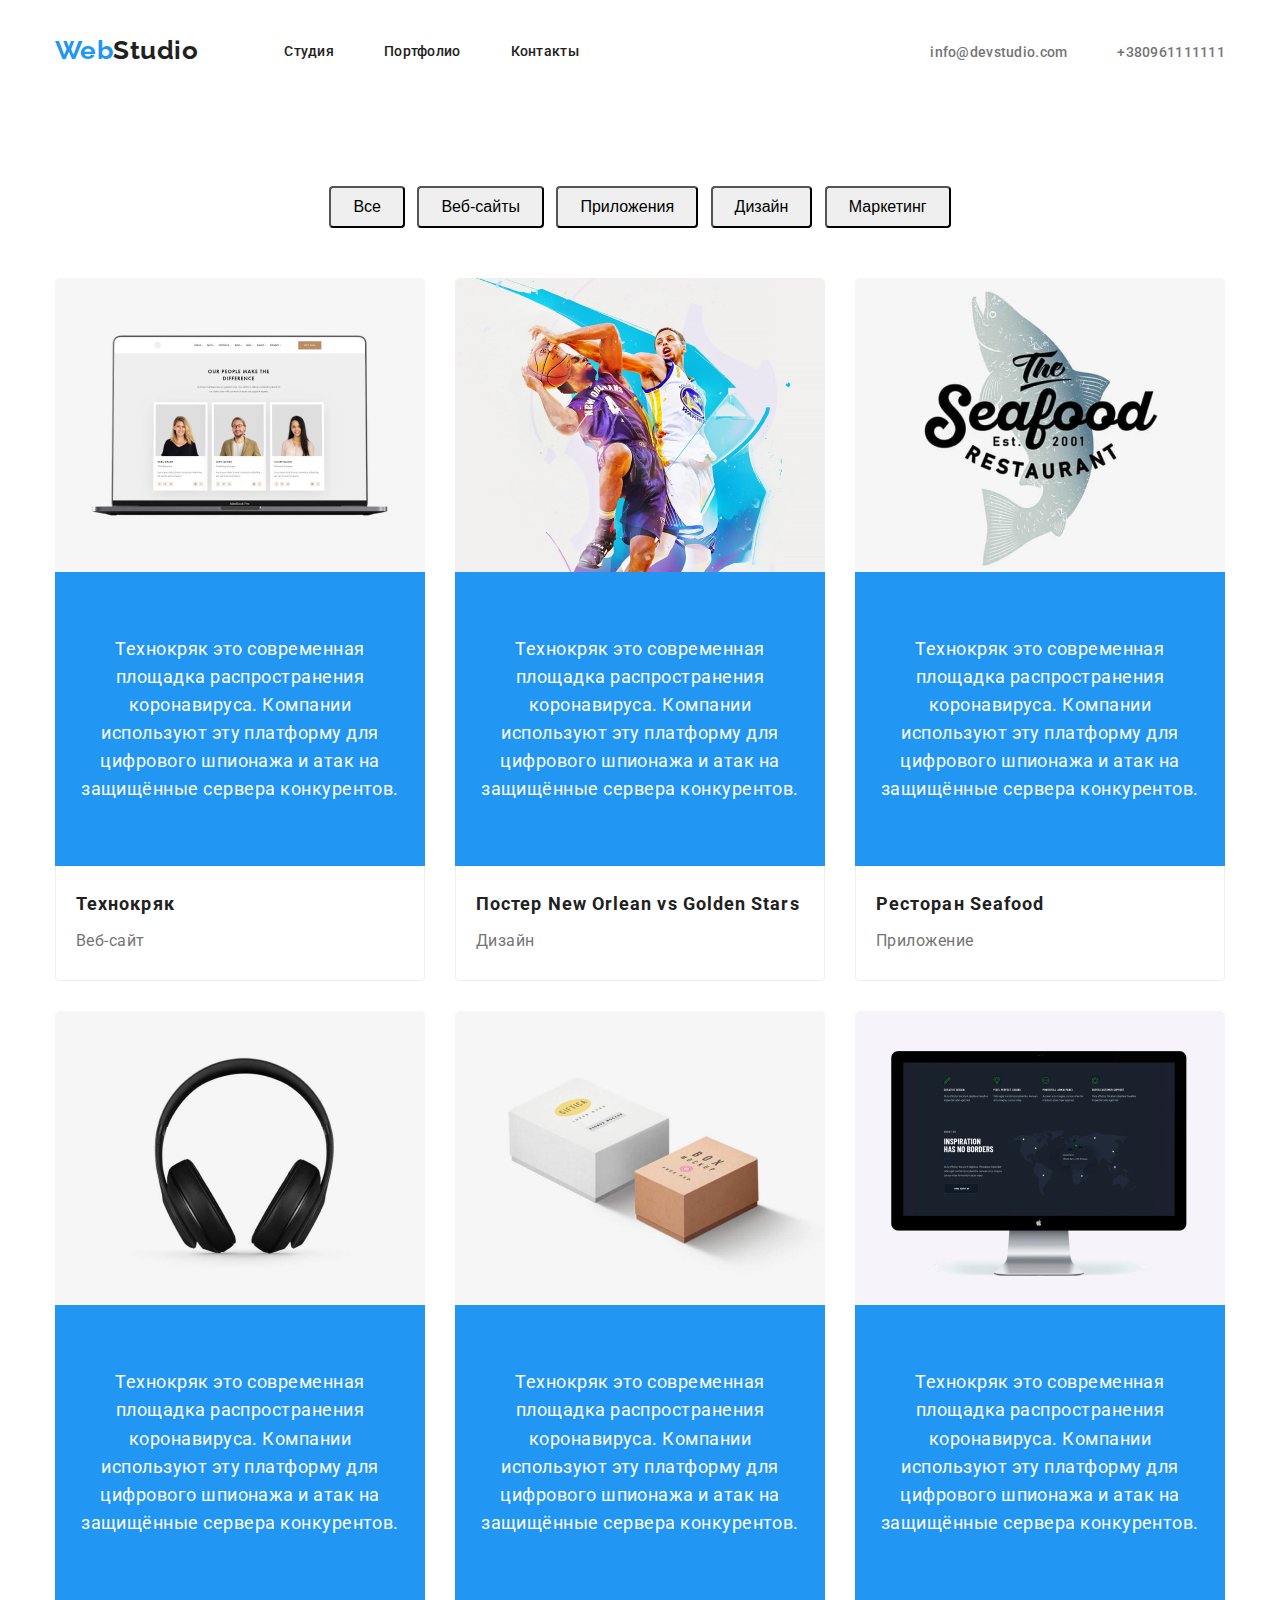
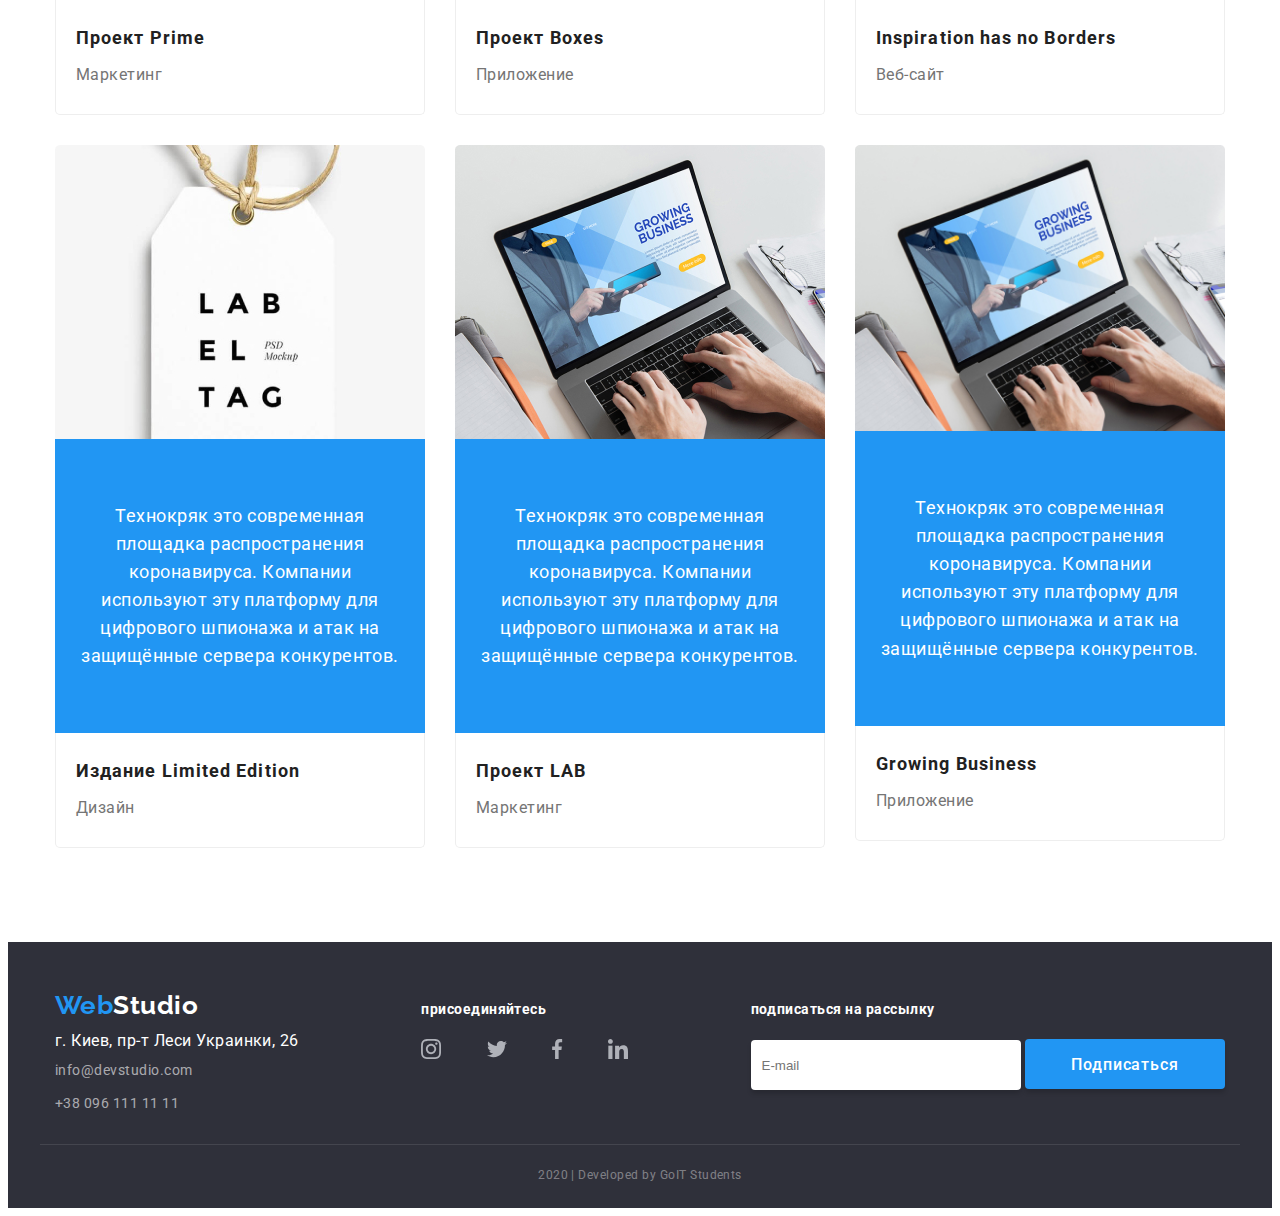
==== commit 865711f5: "Работа над ошибками" ====
--- a/html/portfolio.html
+++ b/html/portfolio.html
@@ -13,7 +13,8 @@
     <!-- Шапка сайта-->
     <header class="page-header">
         <div class="container-header">
-            <a href="../index.html" class="logo"> <span class="logo-title">Web</span>Studio</a>
+            <a href="../index.html" class="logo">
+                <span class="logo-title">Web</span>Studio</a>
             <nav class="first-nav">
                 <ul class="site-nav">
                     <li class="item">
@@ -30,13 +31,13 @@
             <ul class="auth-nav list">
                 <li class="item">
                     <a href="mailto:info@devstudio.com" class="connection">
-                        info@devstudio.com
-                    </a>
+              info@devstudio.com
+            </a>
                 </li>
                 <li class="item">
                     <a href="tel:+380961111111" class="connection">
-                         +38 096 111 11 11
-                    </a>
+              +380961111111
+            </a>
                 </li>
             </ul>
         </div>
@@ -53,6 +54,7 @@
                     <button type="button" class="primary">Дизайн</button>
                     <button type="button" class="primary">Маркетинг</button>
                 </div>
+            </div>
         </section>
         <section class="our_work">
             <div class="list_of_works">
@@ -60,7 +62,7 @@
                     <li class="portfolio_item">
                         <a href="#" class="list-link">
                             <div class="portfolio_work">
-                                <img src="../images/Tehnokrjack.jpg" alt="Технокряк" width: 370px; height: 294px;/>
+                                <img src="../images/Tehnokrjack.jpg" alt="Технокряк" width="370" height="294" />
                                 <p class="card-text">
                                     Технокряк это современная площадка распространения коронавируса. Компании используют эту платформу для цифрового шпионажа и атак на защищённые сервера конкурентов.
                                 </p>
@@ -74,13 +76,15 @@
                     <li class="portfolio_item">
                         <a href=" # " class="list-link">
                             <div class="portfolio_work">
-                                <img src="../images/poster.jpg " alt="Постер New Orlean vs Golden Stars " width: 370px; height: 294px; />
-                                <p class="card-text">
-                                    Технокряк это современная площадка распространения коронавируса. Компании используют эту платформу для цифрового шпионажа и атак на защищённые сервера конкурентов.
-                                </p>
-                            </div>
-                            <div class="name_of_projects">
-                                <h2 class="name_of_cards">Постер New Orlean vs Golden Stars</h2>
+                                <img src="../images/poster.jpg " alt="Постер New Orlean vs Golden Stars " width="370" height="294" />
+                                <p class="card-text">
+                                    Технокряк это современная площадка распространения коронавируса. Компании используют эту платформу для цифрового шпионажа и атак на защищённые сервера конкурентов.
+                                </p>
+                            </div>
+                            <div class="name_of_projects">
+                                <h2 class="name_of_cards">
+                                    Постер New Orlean vs Golden Stars
+                                </h2>
                                 <p class="item">Дизайн</p>
                             </div>
                         </a>
@@ -88,7 +92,7 @@
                     <li class="portfolio_item">
                         <a href="# " class="list-link">
                             <div class="portfolio_work">
-                                <img src="../images/Seafood.jpg " alt="Ресторан Seafood " width: 370px; height: 294px;/>
+                                <img src="../images/Seafood.jpg " alt="Ресторан Seafood " width="370" height="294" />
                                 <p class="card-text">
                                     Технокряк это современная площадка распространения коронавируса. Компании используют эту платформу для цифрового шпионажа и атак на защищённые сервера конкурентов.
                                 </p>
@@ -102,7 +106,7 @@
                     <li class="portfolio_item">
                         <a href="# " class="list-link">
                             <div class="portfolio_work">
-                                <img src="../images/Prime.jpg " alt="Проект Prime " width: 370px; height: 294px;/>
+                                <img src="../images/Prime.jpg " alt="Проект Prime " width="370" height="294" />
                                 <p class="card-text">
                                     Технокряк это современная площадка распространения коронавируса. Компании используют эту платформу для цифрового шпионажа и атак на защищённые сервера конкурентов.
                                 </p>
@@ -115,7 +119,7 @@
                     </li>
                     <li class="portfolio_item">
                         <a href="# " class="list-link">
-                            <img src="../images/Boxes.jpg " alt="Проект Boxes " width: 370px; height: 294px;/>
+                            <img src="../images/Boxes.jpg " alt="Проект Boxes " width="370" height="294" />
                             <div class="portfolio_work">
                                 <p class="card-text">
                                     Технокряк это современная площадка распространения коронавируса. Компании используют эту платформу для цифрового шпионажа и атак на защищённые сервера конкурентов.
@@ -130,7 +134,7 @@
                     <li class="portfolio_item">
                         <a href="# " class="list-link">
                             <div class="portfolio_work">
-                                <img src="../images/Inspiration_has_no_Borders.jpg" alt="Inspiration has no Border " width: 370px; height: 294px;/>
+                                <img src="../images/Inspiration_has_no_Borders.jpg " alt="Inspiration has no Border " width="370" height="294" />
                                 <p class="card-text">
                                     Технокряк это современная площадка распространения коронавируса. Компании используют эту платформу для цифрового шпионажа и атак на защищённые сервера конкурентов.
                                 </p>
@@ -144,7 +148,7 @@
                     <li class="portfolio_item">
                         <a href="# " class="list-link">
                             <div class="portfolio_work">
-                                <img src="../images/Limited_Edition.jpg" alt="Limited Edition " width: 370px; height: 294px;/>
+                                <img src="../images/Limited_Edition.jpg " alt="Limited Edition " width="370" height="294" />
                                 <p class="card-text">
                                     Технокряк это современная площадка распространения коронавируса. Компании используют эту платформу для цифрового шпионажа и атак на защищённые сервера конкурентов.
                                 </p>
@@ -158,7 +162,7 @@
                     <li class="portfolio_item">
                         <a href="# " class="list-link">
                             <div class="portfolio_work">
-                                <img src="../images/LAB.jpg" alt="LAB " width: 370px; height: 294px;/>
+                                <img src="../images/LAB.jpg " alt="LAB " width="370" height="294" />
                                 <p class="card-text">
                                     Технокряк это современная площадка распространения коронавируса. Компании используют эту платформу для цифрового шпионажа и атак на защищённые сервера конкурентов.
                                 </p>
@@ -172,7 +176,7 @@
                     <li class="portfolio_item">
                         <a href="# " class="list-link">
                             <div class="portfolio_work">
-                                <img src="../images/Growing_Business.jpg" alt="Growing Business " width: 370px; height: 294px;/>
+                                <img src="../images/Growing_Business.jpg " alt="Growing Business " width="370" height="294" />
                                 <p class="card-text">
                                     Технокряк это современная площадка распространения коронавируса. Компании используют эту платформу для цифрового шпионажа и атак на защищённые сервера конкурентов.
                                 </p>
@@ -183,65 +187,62 @@
                             </div>
                         </a>
                     </li>
-
-            </div>
-            </se ction>
+                </ul>
+            </div>
+        </section>
     </main>
     <footer class="footer">
         <!-- Футер -->
 
-
-        <div class="container-footer ">
-            <div class="adress-info ">
-                <a href="../index.html" class="logo-footer "> <span class="logo-title ">Web</span>Studio</a>
+        <div class="container-footer">
+            <div class="adress-info">
+                <a href="../index.html " class="logo-footer">
+                    <span class="logo-title">Web</span>Studio</a>
                 <address>
-          <ul class="list-footer ">
-            <li class="address ">г. Киев, пр-т Леси Украинки, 26</li>
-            <li>
-              <p class="auth_bottom ">
-                info@devstudio.com
-              </p>
-            </li>
-            <li>
-              <p class="auth_bottom ">
-                +38 096 111 11 11
-              </p>
-            </li>
-          </ul>
-        </address>
-            </div>
-
-
-            <div class="links-block ">
-                <p class="color-footer ">присоединяйтесь</p>
-                <ul class="list ">
-                    <li class="social-footer ">
-                        <a href="# " aria-label="Ссылка на instagrem "><img src="../images/instagram.svg " alt="instagrem "></a>
-                    </li>
-                    <li class="social-footer ">
-                        <a href="# " aria-label="Ссылка на twitter "><img src="../images/twitter.svg " alt="twitter "></a>
-                    </li>
-                    <li class="social-footer ">
-                        <a href="# " aria-label="Ссылка на facebook "><img src="../images/facebook.svg " alt="facebook "></a>
-                    </li>
-                    <li class="social-footer ">
-                        <a href="# " aria-label="Ссылка на linkedin "><img src="../images/linkedin.svg " alt="linkedin "></a>
+            <ul class="list-footer">
+              <li class="address">г. Киев, пр-т Леси Украинки, 26</li>
+              <li>
+                <p class="auth_bottom">
+                  info@devstudio.com
+                </p>
+              </li>
+              <li>
+                <p class="auth_bottom">
+                  +38 096 111 11 11
+                </p>
+              </li>
+            </ul>
+          </address>
+            </div>
+
+            <div class="links-block">
+                <p class="color-footer">присоединяйтесь</p>
+                <ul class="list">
+                    <li class="social-footer">
+                        <a href="# " aria-label="Ссылка на instagrem "><img src="../images/instagram.svg " alt="instagrem " /></a>
+                    </li>
+                    <li class="social-footer">
+                        <a href="# " aria-label="Ссылка на twitter "><img src="../images/twitter.svg " alt="twitter " /></a>
+                    </li>
+                    <li class="social-footer">
+                        <a href="# " aria-label="Ссылка на facebook "><img src="../images/facebook.svg " alt="facebook " /></a>
+                    </li>
+                    <li class="social-footer">
+                        <a href="# " aria-label="Ссылка на linkedin "><img src="../images/linkedin.svg " alt="linkedin " /></a>
                     </li>
                 </ul>
             </div>
-            <div class="exhortation-block ">
-                <p class="color-footer ">подписаться на рассылку</p>
+            <div class="exhortation-block">
+                <p class="color-footer">подписаться на рассылку</p>
                 <form>
-                    <input class="input " type="email " placeholder="E-mail ">
-                    <button class="button_sign ">Подписаться</button>
+                    <input type="email" class="input" placeholder="E-mail" />
+                    <button class="button_sign">Подписаться</button>
                 </form>
             </div>
-
         </div>
-        <div class="info-copyright ">
-            <p class="copyright ">2020 | Developed by GoIT Students</p>
+        <div class="info-copyright">
+            <p class="copyright">2020 | Developed by GoIT Students</p>
         </div>
-
     </footer>
 </body>
 
--- a/css/styles.css
+++ b/css/styles.css
@@ -190,6 +190,20 @@
 
 /* в портфолио */
 
+.nav-item {
+    margin-right: 30px;
+    padding-top: 4px;
+    width: calc((100% - 90px) / 4);
+    color: var(--title-text-color);
+    font-family: Roboto;
+    font-size: 16px;
+    line-height: 1.88;
+}
+
+.nav-item:last-child {
+    margin-right: 0;
+}
+
 .item {
     margin: 0;
     padding-top: 4px;
@@ -207,22 +221,6 @@
     line-height: 1.56;
     padding: 63px 24px;
 }
-
-
-/* .site-nav .item+.item {
-    background-color: tomato;
-    margin-left: 50px;
-} */
-
-
-/* .list-nav {
-    margin-right: 50px;
-    background-color: tomato;
-}
-
-.list-nav:last-child {
-    margin-right: 0;
-} */
 
 
 /* герой */
@@ -335,7 +333,11 @@
 }
 
 .specialization li {
-    margin: auto;
+    margin-right: 30px;
+}
+
+.specialization li:last-child {
+    margin-right: 0;
 }
 
 
@@ -386,7 +388,6 @@
 
 .advantages-list {
     display: flex;
-    justify-content: center;
 }
 
 .illustration {
@@ -431,6 +432,10 @@
 
 /* Чем мы занимаемся */
 
+.our_focus {
+    width: calc((100% - 60px) / 3);
+}
+
 .white-color-title {
     color: var(--white-color);
     background-color: var(--color-specialization);
@@ -459,7 +464,7 @@
 
 .participants {
     text-align: center;
-    width: 270px;
+    width: calc((100% - 90px) / 4);
     margin-right: 28px;
     padding-bottom: 24px;
     box-shadow: 0px 2px 1px rgba(0, 0, 0, 0.2), 0px 1px 1px rgba(0, 0, 0, 0.14), 0px 1px 3px rgba(0, 0, 0, 0.12);
@@ -469,14 +474,6 @@
 .participants:last-child {
     margin-right: 0;
 }
-
-
-/* .social {
-    margin-right: auto;
-    margin-left: auto;
-    margin-top: 28px;
-    margin-bottom: 36px;
-} */
 
 
 /* постоянные клиенты */
